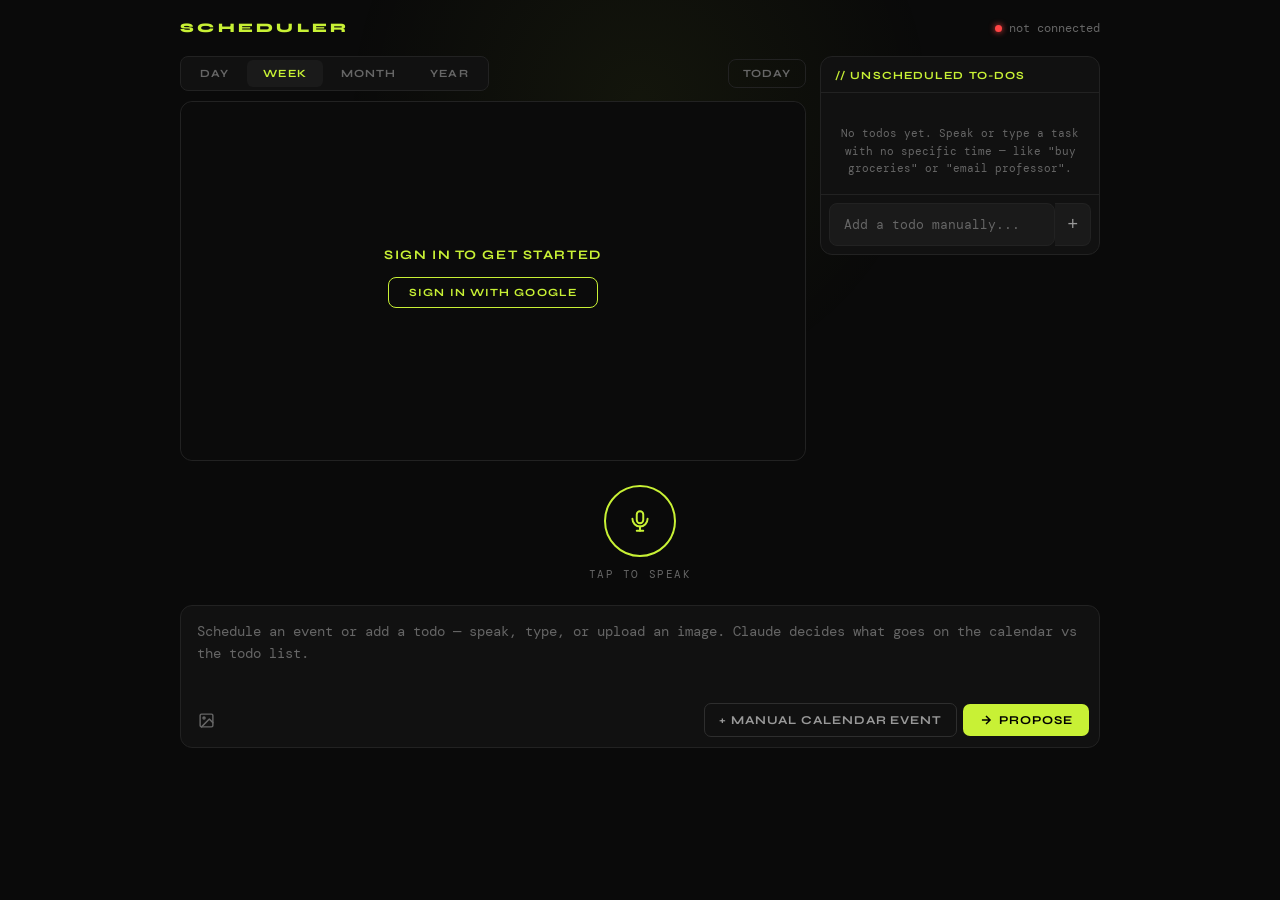
==== index.html @ d3535f80 "added basic todo functionality" ====
<!DOCTYPE html>
<html lang="en">
<head>
  <meta charset="UTF-8" />
  <meta name="viewport" content="width=device-width, initial-scale=1.0" />
  <title>Scheduler</title>
  <link href="https://fonts.googleapis.com/css2?family=Syne:wght@400;600;700;800&family=DM+Mono:wght@300;400;500&display=swap" rel="stylesheet" />
  <link rel="stylesheet" href="style.css" />
  <script>
    (function() {
      // Always show app screen — auth is handled server-side now
      document.documentElement.setAttribute('data-authed', '1');
      const theme = localStorage.getItem('scheduler_theme');
      if (theme) {
        try {
          const t = JSON.parse(theme);
          document.documentElement.style.setProperty('--accent', t.accent);
          document.documentElement.style.setProperty('--accent-dim', t.dim);
        } catch {}
      }
    })();
  </script>
</head>
<body>

<div class="container">

  <!-- ── SETUP SCREEN ── -->
  <div id="setup-screen">
    <header>
      <div class="wordmark">Scheduler</div>
      <h1>Plan your day<br/>with your <span>voice.</span></h1>
      <p class="subtitle">// powered by claude + google calendar</p>
    </header>
    <div class="setup-card">
      <h2>Connect your calendar</h2>
      <p class="step-text" style="margin-bottom:20px;color:var(--soft)">Sign in with Google to connect your calendar. Your events are never stored — everything stays between you and Google.</p>
      <button class="btn btn-primary" onclick="startGoogleSignIn()">Sign in with Google →</button>
    </div>
  </div>

  <!-- ── MAIN APP SCREEN ── -->
  <div id="app-screen">

    <!-- App header -->
    <div class="app-header">
      <div class="wordmark">Scheduler</div>
      <div class="app-header-right">
        <span class="status-inline">
          <span class="status-dot" id="cal-dot"></span>
          <span id="cal-status">connecting...</span>
        </span>
        <button class="icon-btn hidden" id="settings-btn" onclick="openSettings()" title="Settings">
          <svg width="16" height="16" viewBox="0 0 24 24" fill="none" stroke="currentColor" stroke-width="2">
            <circle cx="12" cy="12" r="3"/>
            <path d="M19.4 15a1.65 1.65 0 0 0 .33 1.82l.06.06a2 2 0 0 1-2.83 2.83l-.06-.06a1.65 1.65 0 0 0-1.82-.33 1.65 1.65 0 0 0-1 1.51V21a2 2 0 0 1-4 0v-.09A1.65 1.65 0 0 0 9 19.4a1.65 1.65 0 0 0-1.82.33l-.06.06a2 2 0 0 1-2.83-2.83l.06-.06A1.65 1.65 0 0 0 4.68 15a1.65 1.65 0 0 0-1.51-1H3a2 2 0 0 1 0-4h.09A1.65 1.65 0 0 0 4.6 9a1.65 1.65 0 0 0-.33-1.82l-.06-.06a2 2 0 0 1 2.83-2.83l.06.06A1.65 1.65 0 0 0 9 4.68a1.65 1.65 0 0 0 1-1.51V3a2 2 0 0 1 4 0v.09a1.65 1.65 0 0 0 1 1.51 1.65 1.65 0 0 0 1.82-.33l.06-.06a2 2 0 0 1 2.83 2.83l-.06.06A1.65 1.65 0 0 0 19.4 9a1.65 1.65 0 0 0 1.51 1H21a2 2 0 0 1 0 4h-.09a1.65 1.65 0 0 0-1.51 1z"/>
          </svg>
        </button>
      </div>
    </div>

    <!-- Two-column layout: calendar + todo sidebar -->
    <div class="main-columns">

      <!-- Left: calendar -->
      <div class="cal-column">

        <!-- Calendar pill switcher -->
        <div class="cal-pill-row">
          <div class="cal-pills">
            <button class="cal-pill" id="pill-day"   onclick="switchCalView('day')">Day</button>
            <button class="cal-pill active" id="pill-week" onclick="switchCalView('week')">Week</button>
            <button class="cal-pill" id="pill-month" onclick="switchCalView('month')">Month</button>
            <button class="cal-pill" id="pill-year"  onclick="switchCalView('year')">Year</button>
          </div>
          <button class="today-btn" onclick="goToToday()">Today</button>
        </div>

        <!-- Calendar container with overlay -->
        <div id="cal-container">
          <div id="cal-day-view"   class="cal-view hidden"></div>
          <div id="cal-week-view"  class="cal-view"></div>
          <div id="cal-month-view" class="cal-view hidden"></div>
          <div id="cal-year-view"  class="cal-view hidden">
            <div class="year-loading" id="year-loading">
              <div class="spinner"></div>
              <span>loading year data...</span>
            </div>
            <div id="year-grid" class="hidden"></div>
          </div>

          <!-- Loading overlay — sits on top of the calendar -->
          <div id="cal-loading-overlay" class="cal-loading-overlay hidden">
            <div class="cal-loading-inner">
              <div class="spinner-lg"></div>
              <span id="cal-loading-text">thinking...</span>
            </div>
          </div>
        </div>

      </div><!-- end cal-column -->

      <!-- Right: todo sidebar -->
      <div class="todo-sidebar" id="todo-sidebar">
        <div class="todo-header">
          <span class="todo-title">// unscheduled to-dos</span>
          <button class="todo-schedule-btn" id="todo-schedule-btn" onclick="scheduleTodos()" style="display:none" title="Schedule todos on calendar">
            <svg width="12" height="12" viewBox="0 0 24 24" fill="none" stroke="currentColor" stroke-width="2.5"><rect x="3" y="4" width="18" height="18" rx="2"/><line x1="16" y1="2" x2="16" y2="6"/><line x1="8" y1="2" x2="8" y2="6"/><line x1="3" y1="10" x2="21" y2="10"/></svg>
            Schedule all
          </button>
        </div>
        <ul class="todo-list" id="todo-list"></ul>
        <p class="todo-empty" id="todo-empty">No todos yet. Speak or type a task with no specific time — like "buy groceries" or "email professor".</p>
        <div class="todo-input-row">
          <input type="text" id="todo-manual-input" class="todo-input" placeholder="Add a todo manually..." onkeydown="if(event.key==='Enter')addTodoFromInput()" />
          <button class="todo-add-btn" onclick="addTodoFromInput()">+</button>
        </div>
      </div><!-- end todo-sidebar -->

    </div><!-- end main-columns -->

    <!-- Central mic button -->
    <div class="mic-center-zone">
      <button class="mic-center-btn" id="mic-btn" onclick="toggleRecording()">
        <svg width="26" height="26" viewBox="0 0 24 24" fill="none" stroke="currentColor" stroke-width="1.8" stroke-linecap="round" stroke-linejoin="round">
          <rect x="9" y="3" width="6" height="11" rx="3"/>
          <path d="M5 10a7 7 0 0 0 14 0"/>
          <line x1="12" y1="17" x2="12" y2="21"/>
          <line x1="9"  y1="21" x2="15" y2="21"/>
        </svg>
      </button>
      <span class="mic-center-label" id="mic-label">tap to speak</span>
    </div>

    <!-- Input area -->
    <div class="input-area">
      <div class="image-strip hidden" id="image-strip">
        <div class="image-thumb-wrap">
          <img id="image-thumb" src="" alt="" />
          <button class="image-remove-btn" onclick="clearImage()">×</button>
        </div>
      </div>
      <div class="textarea-wrap">
        <textarea id="main-input" placeholder="Schedule an event or add a todo — speak, type, or upload an image. Claude decides what goes on the calendar vs the todo list." rows="3"></textarea>
        <div class="textarea-actions">
          <div class="textarea-left">
            <button class="action-icon-btn" onclick="document.getElementById('image-file-input').click()" title="Attach image">
              <svg width="17" height="17" viewBox="0 0 24 24" fill="none" stroke="currentColor" stroke-width="2" stroke-linecap="round" stroke-linejoin="round">
                <rect x="3" y="3" width="18" height="18" rx="2"/>
                <circle cx="8.5" cy="8.5" r="1.5"/>
                <polyline points="21 15 16 10 5 21"/>
              </svg>
            </button>
            <input type="file" id="image-file-input" accept="image/*" style="display:none" onchange="handleImageUpload(event)" />
          </div>
          <div class="textarea-right">
            <button class="manual-btn" onclick="handleManualEntry()">+ Manual Calendar Event</button>
            <button class="propose-btn" id="propose-btn" onclick="handlePropose()">
              <svg width="14" height="14" viewBox="0 0 24 24" fill="none" stroke="currentColor" stroke-width="2.5"><path d="M5 12h14M12 5l7 7-7 7"/></svg>
              Propose
            </button>
          </div>
        </div>
      </div>
    </div>

    <!-- Error -->
    <div class="error-box" id="error-box"></div>

    <!-- Proposals -->
    <div id="proposals-section">
      <div class="proposals-header">// proposed changes</div>
      <div id="proposals-list"></div>

      <!-- Revise input (hidden until Revise clicked) -->
      <div id="revise-area" class="revise-area hidden">
        <textarea id="revise-input" placeholder="What would you like to change? e.g. 'move the gym to evening' or 'add a reminder 30 min before'" rows="2"></textarea>
        <button class="btn btn-primary" style="margin-top:8px" onclick="handleRevise()">Re-propose →</button>
      </div>

      <div class="confirm-row">
        <button class="btn btn-confirm"    onclick="confirmEvents()">Confirm All →</button>
        <button class="btn btn-revise"     onclick="toggleRevise()">Revise</button>
        <button class="btn btn-ghost"      onclick="resetUI()">Discard</button>
      </div>
    </div>

  </div><!-- end app-screen -->
</div><!-- end container -->

<!-- Event detail popup -->
<div id="event-popup" class="event-popup hidden">
  <button class="popup-close" onclick="closeEventPopup()">×</button>

  <!-- Read view -->
  <div id="popup-read-view">
    <div class="popup-title" id="popup-title"></div>
    <div class="popup-time"  id="popup-time"></div>
    <div class="popup-desc"  id="popup-desc"></div>
    <div class="popup-loc"   id="popup-loc"></div>
    <div class="popup-actions" id="popup-actions"></div>
  </div>

  <!-- Edit view (hidden until Edit clicked) -->
  <div id="popup-edit-view" class="hidden">
    <div class="popup-edit-label">Title</div>
    <input id="popup-edit-title" type="text" class="popup-edit-input" />
    <div class="popup-edit-label" style="margin-top:8px">Start</div>
    <div class="popup-edit-dt-row">
      <input id="popup-edit-start-date" type="date" class="popup-edit-dt" />
      <input id="popup-edit-start-time" type="time" class="popup-edit-dt" />
    </div>
    <div class="popup-edit-label" style="margin-top:8px">End</div>
    <div class="popup-edit-dt-row">
      <input id="popup-edit-end-date" type="date" class="popup-edit-dt" />
      <input id="popup-edit-end-time" type="time" class="popup-edit-dt" />
    </div>
    <div class="popup-edit-actions">
      <button class="popup-save-btn" onclick="saveEventEdit()">Save</button>
      <button class="popup-cancel-btn" onclick="cancelEventEdit()">Cancel</button>
    </div>
  </div>
</div>
<div id="popup-overlay" class="popup-overlay hidden" onclick="closeEventPopup()"></div>

<!-- Settings modal -->
<div id="settings-modal" class="modal hidden">
  <div class="modal-box">
    <div class="modal-title">Settings</div>
    <p class="modal-desc">Your API credentials are stored locally in this browser only.</p>

    <div class="settings-section">
      <div class="settings-section-label">Accent color</div>
      <div class="color-swatches" id="color-swatches"></div>
    </div>

    <div class="settings-section" id="calendars-section" style="display:none">
      <div class="settings-section-label">Calendars</div>
      <div id="calendar-toggles"></div>
    </div>

    <div class="settings-section">
      <div class="settings-section-label">Memory <span id="memory-char-count" class="memory-char-count"></span></div>
      <textarea id="memory-input" class="memory-textarea" placeholder="Claude will remember preferences here — e.g. 'prefers evening workouts, no meetings before 9am'..." rows="3" oninput="onMemoryInput()" onblur="saveMemory()"></textarea>
    </div>

    <div id="reset-confirm-area" class="hidden">
      <p class="modal-warn">This will sign you out of your Google Account.</p>
      <div class="modal-btns">
        <button class="btn btn-red"   onclick="resetConfig()">Yes, reset everything</button>
        <button class="btn btn-ghost" onclick="closeSettings()">Cancel</button>
      </div>
    </div>
    <div id="reset-initial-area">
      <div class="modal-btns">
        <button class="btn btn-red-outline" onclick="showResetConfirm()">Reset credentials</button>
        <button class="btn btn-ghost"       onclick="closeSettings()">Close</button>
      </div>
    </div>
  </div>
</div>
<div id="modal-backdrop" class="modal-backdrop hidden"></div>
<div class="toast" id="toast"></div>
<script src="js/state.js"></script>
<script src="js/auth.js"></script>
<script src="js/views.js"></script>
<script src="js/proposals.js"></script>
<script src="js/todos.js"></script>
<script src="js/ui.js"></script>
</body>
</html>
---- style.css ----
/* ── TOKENS ── */
:root {
  --bg:         #0a0a0a;
  --surface:    #111111;
  --surface2:   #1a1a1a;
  --surface3:   #222222;
  --border:     #222222;
  --border2:    #2e2e2e;
  --accent:     #c8f135;
  --accent-dim: #8aaa20;
  --text:       #f0f0f0;
  --muted:      #666;
  --soft:       #999;
  --red:        #ff4444;
  --confirm:    #3dd68c;
  --r:          8px;
  --rl:         12px;
}

/* ── FLASH PREVENTION ── */
/* Applied before JS runs via inline <script> in <head> */
[data-authed="1"] #setup-screen { display: none !important; }
[data-authed="1"] #app-screen   { display: flex !important; }

/* ── RESET ── */
*, *::before, *::after { box-sizing: border-box; margin: 0; padding: 0; }

body {
  background: var(--bg);
  color: var(--text);
  font-family: 'DM Mono', monospace;
  min-height: 100vh;
  display: flex;
  flex-direction: column;
  align-items: center;
  padding: 0 0 80px;
  overflow-x: hidden;
}

body::before {
  content: '';
  position: fixed;
  top: -200px; left: 50%;
  transform: translateX(-50%);
  width: 600px; height: 600px;
  background: radial-gradient(circle, rgba(200,241,53,0.05) 0%, transparent 70%);
  pointer-events: none; z-index: 0;
}

.container {
  width: 100%; max-width: 960px;
  position: relative; z-index: 1;
  padding: 0 20px;
}

.hidden { display: none !important; }

/* ── SETUP SCREEN ── */
#setup-screen header {
  padding: 40px 0 32px;
}

.wordmark {
  font-family: 'Syne', sans-serif;
  font-weight: 800; font-size: 13px;
  letter-spacing: 0.25em; text-transform: uppercase;
  color: var(--accent);
}

h1 {
  font-family: 'Syne', sans-serif;
  font-weight: 700;
  font-size: clamp(28px, 6vw, 42px);
  line-height: 1.1; margin-top: 8px;
}
h1 span { color: var(--accent); }

.subtitle { margin-top: 10px; font-size: 12px; color: var(--muted); letter-spacing: 0.05em; }

.setup-card {
  background: var(--surface); border: 1px solid var(--border);
  border-radius: var(--rl); padding: 24px; margin-bottom: 40px;
}
.setup-card h2 {
  font-family: 'Syne', sans-serif; font-size: 14px; font-weight: 700;
  letter-spacing: 0.1em; text-transform: uppercase;
  color: var(--accent); margin-bottom: 16px;
}
.step { display: flex; gap: 14px; margin-bottom: 14px; align-items: flex-start; }
.step-num {
  flex-shrink: 0; width: 24px; height: 24px; border-radius: 50%;
  background: var(--accent); color: #000; font-size: 11px; font-weight: 700;
  display: flex; align-items: center; justify-content: center; margin-top: 1px;
}
.step-text { font-size: 13px; color: var(--soft); line-height: 1.6; }
.step-text code {
  background: var(--surface2); border: 1px solid var(--border);
  padding: 1px 6px; border-radius: 4px; font-size: 12px; color: var(--accent);
}
.step-text a { color: var(--accent); text-decoration: none; border-bottom: 1px solid var(--accent-dim); }

.input-group { display: flex; flex-direction: column; gap: 8px; margin-top: 16px; }
.input-label { font-size: 11px; letter-spacing: 0.1em; text-transform: uppercase; color: var(--muted); }

input[type="text"], input[type="password"], textarea {
  background: var(--surface2); border: 1px solid var(--border);
  border-radius: var(--r); padding: 12px 14px;
  color: var(--text); font-family: 'DM Mono', monospace;
  font-size: 13px; width: 100%; outline: none;
  transition: border-color 0.2s; resize: vertical;
}
input:focus, textarea:focus { border-color: var(--accent); }
input::placeholder, textarea::placeholder { color: var(--muted); }

/* ── BUTTONS ── */
.btn {
  font-family: 'Syne', sans-serif; font-weight: 700;
  font-size: 13px; letter-spacing: 0.1em; text-transform: uppercase;
  border: none; border-radius: var(--r); padding: 13px 24px;
  cursor: pointer; transition: all 0.15s;
  display: inline-flex; align-items: center; justify-content: center; gap: 8px;
}
.btn-primary { background: var(--accent); color: #000; width: 100%; margin-top: 8px; }
.btn-primary:hover { background: #d9ff40; transform: translateY(-1px); }
.btn-primary:active { transform: translateY(0); }
.btn-ghost { background: transparent; border: 1px solid var(--border); color: var(--soft); }
.btn-ghost:hover { border-color: var(--soft); color: var(--text); }
.btn-confirm { background: var(--confirm); color: #000; flex: 1; }
.btn-confirm:hover { background: #4ae89e; }
.btn-red { background: var(--red); color: #fff; }
.btn-red:hover { background: #ff6666; }
.btn-red-outline { background: transparent; border: 1px solid var(--red); color: var(--red); }
.btn-red-outline:hover { background: rgba(255,68,68,0.08); }

/* ── APP HEADER ── */
#app-screen { display: none; flex-direction: column; gap: 16px; padding-top: 20px; }

/* ── TWO-COLUMN LAYOUT ── */
.main-columns {
  display: grid;
  grid-template-columns: 1fr 280px;
  gap: 14px;
  align-items: start;
}
.cal-column { display: flex; flex-direction: column; gap: 10px; min-width: 0; }

/* ── TODO SIDEBAR ── */
.todo-sidebar {
  background: var(--surface); border: 1px solid var(--border);
  border-radius: var(--rl); display: flex; flex-direction: column;
  gap: 0; overflow: hidden; position: sticky; top: 20px;
}
.todo-header {
  display: flex; align-items: center; justify-content: space-between;
  padding: 12px 14px 10px; border-bottom: 1px solid var(--border);
}
.todo-title {
  font-family: 'Syne', sans-serif; font-weight: 700; font-size: 11px;
  letter-spacing: 0.1em; text-transform: uppercase; color: var(--accent);
}
.todo-schedule-btn {
  display: flex; align-items: center; gap: 5px;
  font-family: 'Syne', sans-serif; font-weight: 700; font-size: 10px;
  letter-spacing: 0.08em; text-transform: uppercase;
  background: transparent; border: 1px solid var(--border2);
  border-radius: 5px; padding: 4px 8px; color: var(--soft); cursor: pointer;
  transition: all 0.15s;
}
.todo-schedule-btn:hover { border-color: var(--accent); color: var(--accent); }
.todo-list {
  list-style: none; margin: 0; padding: 8px 0;
  max-height: 420px; overflow-y: auto;
  scrollbar-width: thin; scrollbar-color: var(--surface3) transparent;
}
.todo-list::-webkit-scrollbar { width: 3px; }
.todo-list::-webkit-scrollbar-thumb { background: var(--surface3); border-radius: 2px; }
.todo-item {
  display: flex; align-items: flex-start; gap: 8px;
  padding: 7px 14px; transition: background 0.1s; cursor: default;
}
.todo-item:hover { background: var(--surface2); }
.todo-item.done .todo-text { text-decoration: line-through; color: var(--muted); }
.todo-item.scheduled .todo-text { color: var(--soft); }
.todo-check {
  flex-shrink: 0; width: 16px; height: 16px; border-radius: 4px;
  border: 1.5px solid var(--border2); background: transparent;
  cursor: pointer; display: flex; align-items: center; justify-content: center;
  transition: all 0.15s; margin-top: 1px; color: var(--confirm);
}
.todo-item.done .todo-check { background: var(--confirm); border-color: var(--confirm); }
.todo-check:hover { border-color: var(--confirm); }
.todo-text {
  flex: 1; font-family: 'DM Mono', monospace; font-size: 12px;
  color: var(--text); line-height: 1.45; word-break: break-word;
}
.todo-scheduled-badge {
  display: inline-block; font-size: 9px; background: rgba(61,214,140,0.12);
  color: var(--confirm); border-radius: 3px; padding: 1px 5px;
  margin-left: 6px; vertical-align: middle; letter-spacing: 0.05em;
}
.todo-delete {
  flex-shrink: 0; opacity: 0; background: none; border: none;
  color: var(--muted); cursor: pointer; font-size: 16px; line-height: 1;
  padding: 0 2px; transition: opacity 0.1s, color 0.1s;
}
.todo-item:hover .todo-delete { opacity: 1; }
.todo-delete:hover { color: var(--red); }
.todo-section-label {
  font-family: 'Syne', sans-serif; font-size: 9px; letter-spacing: 0.1em;
  text-transform: uppercase; color: var(--muted); padding: 8px 14px 4px;
}
.todo-empty {
  font-family: 'DM Mono', monospace; font-size: 11px; color: var(--muted);
  padding: 16px 14px; line-height: 1.6; text-align: center;
}
.todo-input-row {
  display: flex; gap: 0; border-top: 1px solid var(--border); padding: 8px;
}
.todo-input {
  flex: 1; background: var(--surface2); border: 1px solid var(--border);
  border-right: none; border-radius: var(--r) 0 0 var(--r);
  color: var(--text); font-family: 'DM Mono', monospace; font-size: 12px;
  padding: 7px 10px; outline: none; transition: border-color 0.15s;
}
.todo-input:focus { border-color: var(--accent); }
.todo-input::placeholder { color: var(--muted); }
.todo-add-btn {
  background: var(--surface2); border: 1px solid var(--border);
  border-left: none; border-radius: 0 var(--r) var(--r) 0;
  color: var(--soft); font-size: 18px; line-height: 1; padding: 0 12px;
  cursor: pointer; transition: all 0.15s;
}
.todo-add-btn:hover { color: var(--accent); border-color: var(--accent); }

.app-header {
  display: flex; align-items: center; justify-content: space-between;
  padding-bottom: 4px; position: relative; z-index: 301;
}
.app-header-right { display: flex; align-items: center; gap: 12px; }

.status-inline { display: flex; align-items: center; font-size: 12px; color: var(--muted); }
.status-dot {
  width: 7px; height: 7px; border-radius: 50%;
  background: var(--confirm); display: inline-block;
  margin-right: 7px; box-shadow: 0 0 6px var(--confirm);
}
.status-dot.red { background: var(--red); box-shadow: 0 0 6px var(--red); }

.icon-btn {
  background: transparent; border: 1px solid var(--border);
  border-radius: var(--r); padding: 7px; cursor: pointer;
  color: var(--muted); display: flex; align-items: center;
  transition: all 0.15s;
}
.icon-btn:hover { border-color: var(--soft); color: var(--text); }

/* ── CAL PILL SWITCHER ── */
.cal-pill-row { display: flex; align-items: center; justify-content: space-between; }
.cal-pills {
  display: flex; gap: 2px;
  background: var(--surface); border: 1px solid var(--border);
  border-radius: var(--r); padding: 3px;
}

.today-btn {
  font-family: 'Syne', sans-serif; font-weight: 700;
  font-size: 11px; letter-spacing: 0.1em; text-transform: uppercase;
  background: transparent; border: 1px solid var(--border);
  border-radius: var(--r); padding: 7px 14px;
  color: var(--muted); cursor: pointer; transition: all 0.15s;
}
.today-btn:hover { border-color: var(--accent); color: var(--accent); }

.tg-day-label.clickable { cursor: pointer; transition: color 0.15s; }
.tg-day-label.clickable:hover { color: var(--accent); }
.tg-day-label.clickable:hover .day-num { color: var(--accent); }
.cal-pill {
  font-family: 'Syne', sans-serif; font-weight: 700;
  font-size: 11px; letter-spacing: 0.1em; text-transform: uppercase;
  background: transparent; border: none; border-radius: 6px;
  padding: 7px 16px; color: var(--muted); cursor: pointer; transition: all 0.15s;
}
.cal-pill:hover { color: var(--soft); }
.cal-pill.active { background: var(--surface2); color: var(--accent); }

/* ── CALENDAR CONTAINER ── */
#cal-container {
  background: var(--surface); border: 1px solid var(--border);
  border-radius: var(--rl); overflow: hidden;
  position: relative; min-height: 360px;
}

/* ── CAL LOADING OVERLAY ── */
.cal-loading-overlay {
  position: absolute; inset: 0; z-index: 20;
  background: rgba(10,10,10,0.72);
  backdrop-filter: blur(3px);
  display: flex; align-items: center; justify-content: center;
  border-radius: var(--rl);
  transition: opacity 0.2s;
  padding: 24px 24px 32px;
}
.cal-loading-inner {
  display: flex; flex-direction: column; align-items: center; gap: 14px;
  color: var(--text);
}
.spinner-lg {
  width: 36px; height: 36px;
  border: 3px solid var(--border);
  border-top-color: var(--accent);
  border-radius: 50%;
  animation: spin 0.8s linear infinite;
}
#cal-loading-text {
  font-family: 'Syne', sans-serif; font-weight: 700;
  font-size: 13px; letter-spacing: 0.12em; text-transform: uppercase;
  color: var(--accent);
}
.overlay-action-btn {
  font-family: 'Syne', sans-serif; font-weight: 700;
  font-size: 11px; letter-spacing: 0.1em; text-transform: uppercase;
  background: transparent; border: 1px solid var(--accent);
  border-radius: var(--r); padding: 8px 20px;
  color: var(--accent); cursor: pointer; transition: all 0.15s;
}
.overlay-action-btn:hover { background: rgba(200,241,53,0.08); }
.overlay-action-btn:disabled { opacity: 0.5; cursor: default; }
.request-access-form {
  display: flex; flex-direction: column; align-items: center;
  width: 100%; max-width: 280px;
}
.request-access-form input,
.request-access-form textarea {
  width: 100%; background: var(--surface2); border: 1px solid var(--border);
  border-radius: var(--r); color: var(--text); font-family: 'DM Mono', monospace;
  font-size: 12px; padding: 8px 12px; outline: none; transition: border-color 0.15s;
}
.request-access-form input:focus,
.request-access-form textarea:focus { border-color: var(--accent); }
.request-access-form input::placeholder,
.request-access-form textarea::placeholder { color: var(--muted); }
.cal-view { width: 100%; }

/* ── DAY / WEEK SHARED ── */
.time-grid { display: flex; flex-direction: column; }

.tg-header {
  display: grid; border-bottom: 1px solid var(--border);
  background: var(--surface2);
}
.tg-corner { border-right: 1px solid var(--border); }
.tg-nav-corner {
  display: flex; align-items: center; justify-content: center;
  gap: 2px; padding: 4px;
}
.tg-nav-btn {
  background: none; border: none; color: var(--muted);
  font-size: 18px; line-height: 1; cursor: pointer;
  padding: 2px 5px; border-radius: 4px; transition: color 0.15s, background 0.15s;
}
.tg-nav-btn:hover { color: var(--accent); background: rgba(255,255,255,0.04); }
.tg-day-label {
  padding: 10px 6px; text-align: center;
  font-size: 10px; letter-spacing: 0.08em; text-transform: uppercase;
  color: var(--muted); border-right: 1px solid var(--border);
}
.tg-day-label:last-child { border-right: none; }
.tg-day-label.today { color: var(--accent); }
.tg-day-label .day-num {
  display: block; font-family: 'Syne', sans-serif; font-weight: 700;
  font-size: 15px; margin-top: 2px; color: var(--soft);
}
.tg-day-label.today .day-num { color: var(--accent); }

.tg-body {
  display: grid; overflow-y: auto; max-height: 520px;
  scrollbar-width: thin;
  scrollbar-color: var(--surface3) transparent;
}
.tg-body::-webkit-scrollbar { width: 4px; }
.tg-body::-webkit-scrollbar-track { background: transparent; }
.tg-body::-webkit-scrollbar-thumb { background: var(--surface3); border-radius: 2px; }
.tg-time-col { border-right: 1px solid var(--border); }
.tg-time-label {
  height: 44px; display: flex; align-items: flex-start;
  justify-content: flex-end; padding: 3px 8px 0 0;
  font-size: 9px; color: var(--muted); letter-spacing: 0.04em; flex-shrink: 0;
}
.tg-day-col {
  position: relative; border-right: 1px solid var(--border); min-height: 616px;
}
.tg-day-col:last-child { border-right: none; }
.tg-day-col::before {
  content: ''; position: absolute; inset: 0;
  background-image: repeating-linear-gradient(
    to bottom, transparent, transparent 43px, var(--border) 43px, var(--border) 44px
  );
  pointer-events: none;
}
.tg-event {
  position: absolute; left: 2px; right: 2px;
  background: rgba(200,241,53,0.12); border-left: 2px solid var(--accent);
  border-radius: 4px; padding: 3px 5px; font-size: 10px; color: var(--accent);
  overflow: hidden; cursor: pointer; z-index: 1; line-height: 1.3;
  transition: background 0.2s, opacity 0.2s;
}
.tg-event:hover { background: rgba(200,241,53,0.22); }
/* Proposed: pending */
.tg-event.proposed-pending {
  background: rgba(200,241,53,0.18);
  border-left: 3px solid var(--accent);
  border-top: 1px dashed var(--accent);
  border-bottom: 1px dashed var(--accent);
  border-right: 1px dashed var(--accent);
  color: var(--accent);
  box-shadow: 0 0 10px rgba(200,241,53,0.15);
}
/* Proposed: accepted */
.tg-event.proposed-accepted {
  background: rgba(61,214,140,0.2);
  border-left: 3px solid var(--confirm);
  border-top: 1px solid var(--confirm);
  border-bottom: 1px solid var(--confirm);
  border-right: 1px solid var(--confirm);
  color: var(--confirm);
  box-shadow: 0 0 10px rgba(61,214,140,0.2);
}

/* Proposed block layout */
.tg-event.proposed {
  display: flex; flex-direction: column; justify-content: space-between;
  overflow: visible; /* let buttons sit at bottom even if block is tiny */
}
/* Action buttons on calendar block — sit below title */
.prop-block-actions {
  display: flex; gap: 2px; margin-top: 2px; flex-shrink: 0;
}
.prop-block-btn {
  font-size: 11px; font-weight: 700; border: none; border-radius: 3px;
  padding: 2px 6px; cursor: pointer; line-height: 1; transition: all 0.1s;
}
.prop-block-btn.accept { background: rgba(61,214,140,0.25); color: var(--confirm); }
.prop-block-btn.accept:hover { background: var(--confirm); color: #000; }
.prop-block-btn.reject { background: rgba(255,68,68,0.2); color: var(--red); }
.prop-block-btn.reject:hover { background: var(--red); color: #fff; }
.tg-event-title { font-family: 'Syne', sans-serif; font-weight: 600; font-size: 10px; white-space: nowrap; overflow: hidden; text-overflow: ellipsis; }
/* Drag ghost */
.drag-ghost {
  position: absolute; left: 2px; right: 2px; border-radius: 4px; pointer-events: none;
  z-index: 10; opacity: 0.55; border: 2px dashed var(--accent); background: rgba(200,241,53,0.2);
}
.now-line { position: absolute; left: 0; right: 0; height: 1px; background: var(--red); z-index: 2; }
.now-line::before {
  content: ''; position: absolute; left: -3px; top: -3px;
  width: 7px; height: 7px; border-radius: 50%; background: var(--red);
}

/* ── MONTH VIEW ── */
.month-grid { width: 100%; }
.month-header-row {
  display: grid; grid-template-columns: repeat(7, 1fr);
  border-bottom: 1px solid var(--border);
}
.month-day-name {
  padding: 8px 4px; text-align: center;
  font-size: 10px; letter-spacing: 0.08em; text-transform: uppercase; color: var(--muted);
  border-right: 1px solid var(--border);
}
.month-day-name:last-child { border-right: none; }
.month-body { display: grid; grid-template-columns: repeat(7, 1fr); }
.month-cell {
  min-height: 72px; padding: 6px; border-right: 1px solid var(--border);
  border-bottom: 1px solid var(--border); cursor: pointer;
  transition: background 0.15s; position: relative;
  min-width: 0; overflow: hidden;
}
.month-cell:nth-child(7n) { border-right: none; }
.month-cell:hover { background: rgba(200,241,53,0.03); }
.month-cell.other-month .month-cell-num { color: var(--muted); }
.month-cell.today { background: rgba(200,241,53,0.05); }
.month-cell.today .month-cell-num { color: var(--accent); font-weight: 700; }
.month-cell-num { font-size: 11px; color: var(--soft); margin-bottom: 4px; font-family: 'Syne', sans-serif; }
.month-pill {
  display: block; font-size: 9px; padding: 2px 5px; border-radius: 3px;
  background: rgba(200,241,53,0.12); color: var(--accent);
  margin-bottom: 2px; white-space: nowrap; overflow: hidden; text-overflow: ellipsis;
  cursor: pointer;
}
.month-pill.proposed { background: rgba(61,214,140,0.12); color: var(--confirm); }
.month-overflow { font-size: 9px; color: var(--muted); margin-top: 2px; }

/* ── YEAR VIEW ── */
.year-loading {
  display: flex; align-items: center; gap: 12px;
  padding: 40px; justify-content: center; color: var(--muted); font-size: 13px;
}
.year-grid-wrap { padding: 16px; }
.year-nav-header, .month-nav-header {
  display: flex; align-items: center; justify-content: space-between;
  margin-bottom: 12px;
}
.year-nav-title {
  font-family: 'Syne', sans-serif; font-weight: 700; font-size: 15px; color: var(--soft);
}
.month-nav-header {
  padding: 10px 16px 8px; border-bottom: 1px solid var(--border); margin-bottom: 0;
}
.month-nav-title {
  font-family: 'Syne', sans-serif; font-weight: 700; font-size: 13px; color: var(--soft);
}
.year-months { display: grid; grid-template-columns: repeat(4, 1fr); gap: 16px; }
.year-month { cursor: pointer; }
.year-month-name {
  font-family: 'Syne', sans-serif; font-size: 11px; font-weight: 700;
  letter-spacing: 0.1em; text-transform: uppercase; color: var(--soft);
  margin-bottom: 8px;
}
.year-month-grid { display: grid; grid-template-columns: repeat(7, 1fr); gap: 2px; }
.year-day {
  width: 100%; aspect-ratio: 1; border-radius: 2px;
  background: var(--surface2); transition: background 0.15s;
}
.year-day.has-events-1 { background: rgba(200,241,53,0.2); }
.year-day.has-events-2 { background: rgba(200,241,53,0.4); }
.year-day.has-events-3 { background: rgba(200,241,53,0.65); }
.year-day.has-events-4 { background: rgba(200,241,53,0.85); }
.year-day.today { outline: 1px solid var(--accent); }
.year-day.other-month { background: transparent; }

/* ── INPUT AREA ── */
.input-area {
  background: var(--surface); border: 1px solid var(--border);
  border-radius: var(--rl); overflow: hidden;
}

.image-strip {
  padding: 10px 12px 0;
  display: flex; gap: 8px;
}
.image-thumb-wrap { position: relative; width: 56px; height: 56px; }
.image-thumb-wrap img { width: 100%; height: 100%; object-fit: cover; border-radius: 6px; border: 1px solid var(--border); }
.image-remove-btn {
  position: absolute; top: -5px; right: -5px;
  width: 18px; height: 18px; border-radius: 50%;
  background: var(--surface3); border: 1px solid var(--border);
  color: var(--soft); font-size: 12px; cursor: pointer;
  display: flex; align-items: center; justify-content: center; line-height: 1;
}
.image-remove-btn:hover { color: var(--red); border-color: var(--red); }

.textarea-wrap { display: flex; flex-direction: column; }
#main-input {
  background: transparent; border: none; border-radius: 0;
  padding: 14px 16px 8px; font-size: 14px; min-height: 80px;
  line-height: 1.6; resize: none;
}
#main-input:focus { border-color: transparent; }

.textarea-actions {
  display: flex; align-items: center; justify-content: space-between;
  padding: 8px 10px 10px;
}
.textarea-left  { display: flex; gap: 4px; }
.textarea-right { display: flex; gap: 6px; align-items: center; }

.action-icon-btn {
  background: transparent; border: none; border-radius: 6px;
  padding: 7px; cursor: pointer; color: var(--muted);
  display: flex; align-items: center; transition: all 0.15s;
}
.action-icon-btn:hover { background: var(--surface2); color: var(--soft); }

/* ── CENTRAL MIC ZONE ── */
.mic-center-zone {
  display: flex; flex-direction: column; align-items: center; gap: 10px;
  padding: 8px 0;
}

.mic-center-btn {
  width: 72px; height: 72px; border-radius: 50%;
  border: 2px solid var(--accent);
  background: transparent;
  cursor: pointer; display: flex; align-items: center; justify-content: center;
  transition: all 0.2s; color: var(--accent);
  position: relative;
}
.mic-center-btn:hover {
  background: rgba(200,241,53,0.07);
  transform: scale(1.05);
}
.mic-center-btn.recording {
  border-color: var(--red); color: var(--red);
  background: rgba(255,68,68,0.07);
  animation: mic-pulse 1.4s ease-in-out infinite;
}
@keyframes mic-pulse {
  0%, 100% { box-shadow: 0 0 0 0 rgba(255,68,68,0.3); }
  50%       { box-shadow: 0 0 0 16px rgba(255,68,68,0); }
}

.mic-center-label {
  font-size: 11px; letter-spacing: 0.14em; text-transform: uppercase;
  color: var(--muted);
}

.propose-btn {
  font-family: 'Syne', sans-serif; font-weight: 700;
  font-size: 12px; letter-spacing: 0.08em; text-transform: uppercase;
  background: var(--accent); color: #000;
  border: none; border-radius: 7px; padding: 9px 16px;
  cursor: pointer; transition: all 0.15s;
  display: flex; align-items: center; gap: 6px;
}
.propose-btn:hover { background: #d9ff40; transform: translateY(-1px); }
.propose-btn:active { transform: translateY(0); }
.manual-btn {
  font-family: 'Syne', sans-serif; font-weight: 700;
  font-size: 12px; letter-spacing: 0.08em; text-transform: uppercase;
  background: transparent; color: var(--soft);
  border: 1px solid var(--border2); border-radius: 7px; padding: 9px 14px;
  cursor: pointer; transition: all 0.15s;
}
.manual-btn:hover { border-color: var(--accent); color: var(--accent); }

/* ── ERROR / LOADING ── */
.error-box {
  background: rgba(255,68,68,0.06); border: 1px solid rgba(255,68,68,0.3);
  border-radius: var(--r); padding: 14px 16px; font-size: 13px; color: #ff8888;
  display: none; line-height: 1.6;
}
.error-box.visible { display: block; }

.spinner {
  width: 18px; height: 18px; border: 2px solid var(--border);
  border-top-color: var(--accent); border-radius: 50%;
  animation: spin 0.7s linear infinite;
}
@keyframes spin { to { transform: rotate(360deg); } }

/* ── PROPOSALS ── */
#proposals-section         { display: none; }
#proposals-section.visible { display: block; }
.proposals-header {
  font-family: 'Syne', sans-serif; font-size: 11px; font-weight: 700;
  letter-spacing: 0.2em; text-transform: uppercase; color: var(--accent); margin-bottom: 14px;
}
.event-card {
  background: var(--surface); border: 1px solid var(--border);
  border-radius: 10px; padding: 14px 16px; margin-bottom: 10px;
  display: flex; align-items: flex-start; gap: 12px; transition: all 0.2s;
}
.event-card.pending  { border-color: var(--accent); background: rgba(200,241,53,0.03); }
.event-card.accepted { border-color: var(--confirm); background: rgba(61,214,140,0.04); opacity: 1; }
.event-card.rejected { border-color: var(--border);  background: transparent; opacity: 0.35; }

/* ✓ / ✗ action buttons on proposal cards */
.event-card-actions {
  display: flex; flex-direction: column; gap: 4px; flex-shrink: 0; padding-top: 2px;
}
.card-action-btn {
  width: 34px; height: 34px; border-radius: 6px; border: 1px solid var(--border);
  background: transparent; cursor: pointer; font-size: 17px; font-weight: 700;
  display: flex; align-items: center; justify-content: center; transition: all 0.15s;
  color: var(--muted);
}
.card-action-btn.accept:hover,
.card-action-btn.accept.active { background: var(--confirm); border-color: var(--confirm); color: #000; }
.card-action-btn.reject:hover,
.card-action-btn.reject.active { background: var(--red); border-color: var(--red); color: #fff; }
.event-info { flex: 1; min-width: 0; }
.event-title-input {
  font-family: 'Syne', sans-serif; font-weight: 600; font-size: 14px;
  background: transparent; border: none; border-bottom: 1px solid transparent;
  color: var(--text); padding: 0 0 2px; width: 100%; outline: none;
  transition: border-color 0.15s; margin-bottom: 8px;
}
.event-title-input:focus { border-bottom-color: var(--accent); }
.event-time-row { display: flex; align-items: center; gap: 6px; flex-wrap: wrap; }
.event-time-label { font-size: 11px; color: var(--muted); letter-spacing: 0.06em; text-transform: uppercase; flex-shrink: 0; }
.event-datetime-input {
  font-family: 'DM Mono', monospace; font-size: 12px;
  background: var(--surface2); border: 1px solid var(--border);
  border-radius: 4px; color: var(--accent); padding: 3px 7px;
  outline: none; transition: border-color 0.15s; color-scheme: dark;
}
.event-datetime-input:focus { border-color: var(--accent); }
.event-sep { font-size: 11px; color: var(--muted); }
.event-desc { font-size: 12px; color: var(--muted); margin-top: 8px; line-height: 1.5; }
.confirm-row { display: flex; gap: 10px; margin-top: 20px; }

/* ── EVENT POPUP ── */
.event-popup {
  position: fixed; z-index: 200; min-width: 240px; max-width: 300px;
  background: var(--surface2); border: 1px solid var(--border2);
  border-radius: var(--rl); padding: 16px 18px;
  box-shadow: 0 8px 32px rgba(0,0,0,0.5);
  word-break: break-word;
  opacity: 0; transform: scale(0.95) translateY(4px);
  transition: opacity 0.18s ease, transform 0.18s ease;
  pointer-events: none;
}
.event-popup.visible {
  opacity: 0.55; transform: scale(1) translateY(0);
  pointer-events: all;
}
.event-popup.visible.solidified {
  opacity: 1;
}
.popup-close {
  position: absolute; top: 10px; right: 12px;
  background: none; border: none; color: var(--muted);
  font-size: 18px; cursor: pointer; line-height: 1;
}
.popup-close:hover { color: var(--text); }
.popup-title { font-family: 'Syne', sans-serif; font-weight: 700; font-size: 14px; margin-bottom: 6px; padding-right: 20px; }
.popup-time { font-size: 12px; color: var(--accent); margin-bottom: 6px; letter-spacing: 0.02em; }
.popup-desc { font-size: 12px; color: var(--soft); line-height: 1.5; margin-bottom: 4px; }
.popup-loc  { font-size: 12px; color: var(--muted); }

.popup-actions { display: flex; gap: 8px; margin-top: 12px; align-items: center; flex-wrap: wrap; }
.popup-edit-btn {
  font-family: 'Syne', sans-serif; font-weight: 700; font-size: 11px;
  letter-spacing: 0.08em; text-transform: uppercase;
  background: transparent; border: 1px solid var(--border2);
  border-radius: 5px; padding: 5px 10px; cursor: pointer; color: var(--soft);
  transition: all 0.15s;
}
.popup-edit-btn:hover { border-color: var(--accent); color: var(--accent); }
.popup-delete-btn {
  font-family: 'Syne', sans-serif; font-weight: 700; font-size: 11px;
  letter-spacing: 0.08em; text-transform: uppercase;
  background: transparent; border: 1px solid rgba(255,68,68,0.4);
  border-radius: 5px; padding: 5px 10px; cursor: pointer; color: var(--red);
  transition: all 0.15s;
}
.popup-delete-btn:hover { background: rgba(255,68,68,0.1); border-color: var(--red); }
.popup-delete-confirm-text { font-size: 11px; color: var(--soft); flex: 1; }

/* Popup edit form */
.popup-edit-label {
  font-size: 10px; letter-spacing: 0.1em; text-transform: uppercase;
  color: var(--muted); margin-bottom: 4px;
}
.popup-edit-input {
  font-family: 'DM Mono', monospace; font-size: 13px;
  background: var(--surface3); border: 1px solid var(--border);
  border-radius: 4px; color: var(--text); padding: 6px 8px;
  outline: none; width: 100%; transition: border-color 0.15s;
}
.popup-edit-input:focus { border-color: var(--accent); }
.popup-edit-dt-row { display: flex; gap: 6px; }
.popup-edit-dt {
  font-family: 'DM Mono', monospace; font-size: 11px;
  background: var(--surface3); border: 1px solid var(--border);
  border-radius: 4px; color: var(--accent); padding: 5px 6px;
  outline: none; flex: 1; transition: border-color 0.15s; color-scheme: dark;
}
.popup-edit-dt:focus { border-color: var(--accent); }
.popup-edit-actions { display: flex; gap: 8px; margin-top: 12px; }
.popup-save-btn {
  font-family: 'Syne', sans-serif; font-weight: 700; font-size: 11px;
  letter-spacing: 0.08em; text-transform: uppercase;
  background: var(--accent); color: #000;
  border: none; border-radius: 5px; padding: 6px 14px; cursor: pointer;
  transition: all 0.15s; flex: 1;
}
.popup-save-btn:hover { background: #d9ff40; }
.popup-cancel-btn {
  font-family: 'Syne', sans-serif; font-weight: 700; font-size: 11px;
  letter-spacing: 0.08em; text-transform: uppercase;
  background: transparent; border: 1px solid var(--border);
  border-radius: 5px; padding: 6px 14px; cursor: pointer; color: var(--soft);
  transition: all 0.15s;
}
.popup-cancel-btn:hover { border-color: var(--soft); color: var(--text); }

.popup-overlay { position: fixed; inset: 0; z-index: 199; }

/* ── COLOR SWATCHES ── */
.settings-section { margin-bottom: 20px; }
.settings-section-label {
  font-size: 10px; letter-spacing: 0.12em; text-transform: uppercase;
  color: var(--muted); margin-bottom: 10px;
}
.color-swatches { display: flex; gap: 8px; flex-wrap: wrap; }
.color-swatch {
  width: 28px; height: 28px; border-radius: 50%;
  border: 2px solid transparent; cursor: pointer;
  transition: transform 0.15s, border-color 0.15s;
  outline: none;
}
.color-swatch:hover { transform: scale(1.15); }
.color-swatch.active { border-color: var(--text); transform: scale(1.1); }

/* ── CALENDAR TOGGLES ── */
.cal-toggle-row {
  display: flex; align-items: center; gap: 9px;
  padding: 7px 0; cursor: pointer;
  border-bottom: 1px solid var(--border);
}
.cal-toggle-row:last-child { border-bottom: none; }
.cal-toggle-dot {
  width: 10px; height: 10px; border-radius: 50%; flex-shrink: 0;
}
.cal-toggle-name {
  flex: 1; font-size: 13px; color: var(--soft);
}
.cal-primary-badge {
  font-size: 9px; letter-spacing: 0.08em; text-transform: uppercase;
  color: var(--muted); margin-left: 5px;
}
/* ── MEMORY TEXTAREA ── */
.memory-textarea {
  font-family: 'DM Mono', monospace; font-size: 12px;
  background: var(--surface3); border: 1px solid var(--border);
  border-radius: var(--r); color: var(--soft); padding: 10px 12px;
  width: 100%; resize: vertical; outline: none;
  transition: border-color 0.15s; line-height: 1.6; min-height: 70px;
}
.memory-textarea:focus { border-color: var(--accent); color: var(--text); }
.memory-char-count { font-size: 9px; color: var(--muted); letter-spacing: 0.04em; font-family: 'DM Mono', monospace; }

.cal-toggle-row { cursor: pointer; }
.cal-toggle-pill {
  width: 32px; height: 18px; border-radius: 9px;
  background: var(--surface3); border: 1px solid var(--border2);
  flex-shrink: 0; position: relative; transition: background 0.2s, border-color 0.2s;
}
.cal-toggle-pill.on { background: var(--accent); border-color: var(--accent); }
.cal-toggle-thumb {
  position: absolute; top: 2px; left: 2px;
  width: 12px; height: 12px; border-radius: 50%;
  background: var(--muted); transition: transform 0.2s, background 0.2s;
}
.cal-toggle-pill.on .cal-toggle-thumb { transform: translateX(14px); background: #000; }

/* ── SETTINGS MODAL ── */
.modal-backdrop {
  position: fixed; inset: 0; z-index: 299;
  background: transparent;
}
.modal-backdrop.hidden { display: none; }

.modal { position: fixed; inset: 0; z-index: 300; display: flex; align-items: center; justify-content: center; pointer-events: none; }
.modal-box {
  background: var(--surface2); border: 1px solid var(--border2);
  border-radius: var(--rl); padding: 28px; width: 90%; max-width: 360px;
  position: relative; z-index: 301; pointer-events: all;
}
.modal-title { font-family: 'Syne', sans-serif; font-weight: 700; font-size: 16px; margin-bottom: 10px; }
.modal-desc { font-size: 13px; color: var(--soft); margin-bottom: 20px; line-height: 1.6; }
.modal-warn { font-size: 13px; color: #ffaa44; margin-bottom: 16px; line-height: 1.6; }
.modal-btns { display: flex; gap: 10px; flex-wrap: wrap; }
.modal-btns .btn { flex: 1; }

/* ── TOAST ── */
.toast {
  position: fixed; bottom: 30px; left: 50%;
  transform: translateX(-50%) translateY(20px);
  background: var(--surface2); border: 1px solid var(--border);
  border-radius: var(--r); padding: 12px 20px; font-size: 13px;
  opacity: 0; transition: all 0.3s; pointer-events: none; white-space: nowrap; z-index: 400;
}
.toast.show    { opacity: 1; transform: translateX(-50%) translateY(0); }
.toast.success { border-color: var(--confirm); color: var(--confirm); }
.toast.error   { border-color: var(--red); color: var(--red); }

@media (max-width: 600px) {
  .container { padding: 0 10px; }
  .main-columns { grid-template-columns: 1fr; }
  .todo-sidebar { position: static; }

  /* Hide week pill — week view is unusable at this width */
  #pill-week { display: none; }

  /* Tighter header */
  #app-screen { gap: 10px; padding-top: 14px; }
  .app-header { padding-bottom: 2px; }
  .wordmark { font-size: 11px; }
  #cal-status { display: none; }

  /* Pill switcher */
  .cal-pill { padding: 6px 10px; font-size: 10px; }
  .today-btn { padding: 6px 10px; font-size: 10px; }

  /* Calendar container — reduce height so input area is visible without scrolling */
  .tg-body { max-height: 340px; }

  /* Day-view header: no need to click column to switch view */
  .tg-day-label { padding: 8px 4px; }
  .tg-day-label .day-num { font-size: 13px; }

  /* Nav corner buttons slightly larger touch targets */
  .tg-nav-btn { padding: 4px 8px; font-size: 20px; }

  /* Month view cells — reduce min-height, smaller date number */
  .month-cell { min-height: 52px; padding: 4px; }
  .month-cell-num { font-size: 10px; }
  .month-pill { font-size: 8px; padding: 1px 3px; }

  /* Year view */
  .year-months { grid-template-columns: repeat(2, 1fr); }
  .year-grid-wrap { padding: 10px; }

  /* Mic button — slightly smaller */
  .mic-center-btn { width: 60px; height: 60px; }
  .mic-center-zone { padding: 4px 0; gap: 6px; }

  /* Proposal date/time inputs — stack onto two lines */
  .event-dt-group { flex-wrap: wrap; gap: 4px; }
  .event-date-input { width: 120px; }
  .event-time-input { width: 90px; }

  /* Confirm row — stack buttons vertically */
  .confirm-row { flex-direction: column; gap: 8px; }
  .confirm-row .btn { width: 100%; }

  /* Event popup — full-width at bottom on mobile */
  .event-popup {
    position: fixed; left: 10px !important; right: 10px !important;
    bottom: 20px !important; top: auto !important;
    max-width: none; width: auto;
  }

  /* Settings modal — full width */
  .modal-box { width: 95%; padding: 20px 16px; }

  /* Toast — wider */
  .toast { white-space: normal; text-align: center; max-width: 90vw; }
}

/* ── REVISE AREA ── */
.revise-area {
  background: var(--surface2); border: 1px solid var(--border2);
  border-radius: var(--r); padding: 14px; margin-bottom: 12px;
}
.revise-area textarea {
  font-size: 13px; min-height: 60px;
}

.btn-revise {
  background: transparent; border: 1px solid var(--accent-dim);
  color: var(--accent); font-family: 'Syne', sans-serif; font-weight: 700;
  font-size: 13px; letter-spacing: 0.1em; text-transform: uppercase;
  border-radius: var(--r); padding: 13px 20px; cursor: pointer; transition: all 0.15s;
  display: inline-flex; align-items: center; justify-content: center;
}
.btn-revise:hover { background: rgba(200,241,53,0.07); border-color: var(--accent); }

/* ── SPLIT DATE / TIME FIELDS ── */
.event-dt-group {
  display: flex; align-items: center; gap: 6px; flex-wrap: wrap; margin-top: 8px;
}
.event-dt-label {
  font-size: 10px; letter-spacing: 0.1em; text-transform: uppercase;
  color: var(--muted); flex-shrink: 0; min-width: 28px;
}
.event-date-input,
.event-time-input {
  font-family: 'DM Mono', monospace; font-size: 12px;
  background: var(--surface2); border: 1px solid var(--border);
  border-radius: 4px; color: var(--accent); padding: 4px 8px;
  outline: none; transition: border-color 0.15s; color-scheme: dark;
}
.event-date-input { width: 130px; }
.event-time-input { width: 100px; }
.event-date-input:focus,
.event-time-input:focus { border-color: var(--accent); }
.event-dt-sep { font-size: 11px; color: var(--muted); }

/* ── EXTRA FIELDS COLLAPSIBLE ── */
.extra-fields-toggle {
  display: flex; align-items: center; gap: 6px;
  margin-top: 10px; cursor: pointer;
  font-size: 11px; letter-spacing: 0.08em; text-transform: uppercase;
  color: var(--muted); background: none; border: none; padding: 0;
  transition: color 0.15s;
}
.extra-fields-toggle:hover { color: var(--soft); }
.extra-fields-toggle svg { transition: transform 0.2s; }
.extra-fields-toggle.open svg { transform: rotate(180deg); }

.extra-fields {
  display: none; flex-direction: column; gap: 10px;
  margin-top: 10px; padding-top: 10px;
  border-top: 1px solid var(--border);
}
.extra-fields.open { display: flex; }

.extra-field-row { display: flex; flex-direction: column; gap: 4px; }
.extra-field-label {
  font-size: 10px; letter-spacing: 0.1em; text-transform: uppercase; color: var(--muted);
}
.extra-field-input {
  font-family: 'DM Mono', monospace; font-size: 12px;
  background: var(--surface2); border: 1px solid var(--border);
  border-radius: 4px; color: var(--text); padding: 6px 8px;
  outline: none; transition: border-color 0.15s; width: 100%;
}
.extra-field-input:focus { border-color: var(--accent); }
/* Hide browser spinner on number inputs */
.extra-field-input[type="number"] { -moz-appearance: textfield; appearance: textfield; }
.extra-field-input[type="number"]::-webkit-inner-spin-button,
.extra-field-input[type="number"]::-webkit-outer-spin-button { -webkit-appearance: none; margin: 0; }
.extra-field-select {
  font-family: 'DM Mono', monospace; font-size: 12px;
  background: var(--surface2); border: 1px solid var(--border);
  border-radius: 4px; color: var(--text); padding: 6px 8px;
  outline: none; width: 100%; color-scheme: dark; cursor: pointer;
  appearance: none; -webkit-appearance: none;
  background-image: url("data:image/svg+xml,%3Csvg xmlns='http://www.w3.org/2000/svg' width='10' height='6' viewBox='0 0 10 6'%3E%3Cpath d='M1 1l4 4 4-4' stroke='%23666' stroke-width='1.5' fill='none' stroke-linecap='round'/%3E%3C/svg%3E");
  background-repeat: no-repeat; background-position: right 10px center;
  padding-right: 28px;
}
.extra-field-select:focus { border-color: var(--accent); }
.reminder-row {
  display: flex; align-items: center; gap: 8px;
}
.reminder-row .extra-field-input { width: 70px; }
.reminder-row .extra-field-select { flex: 1; }
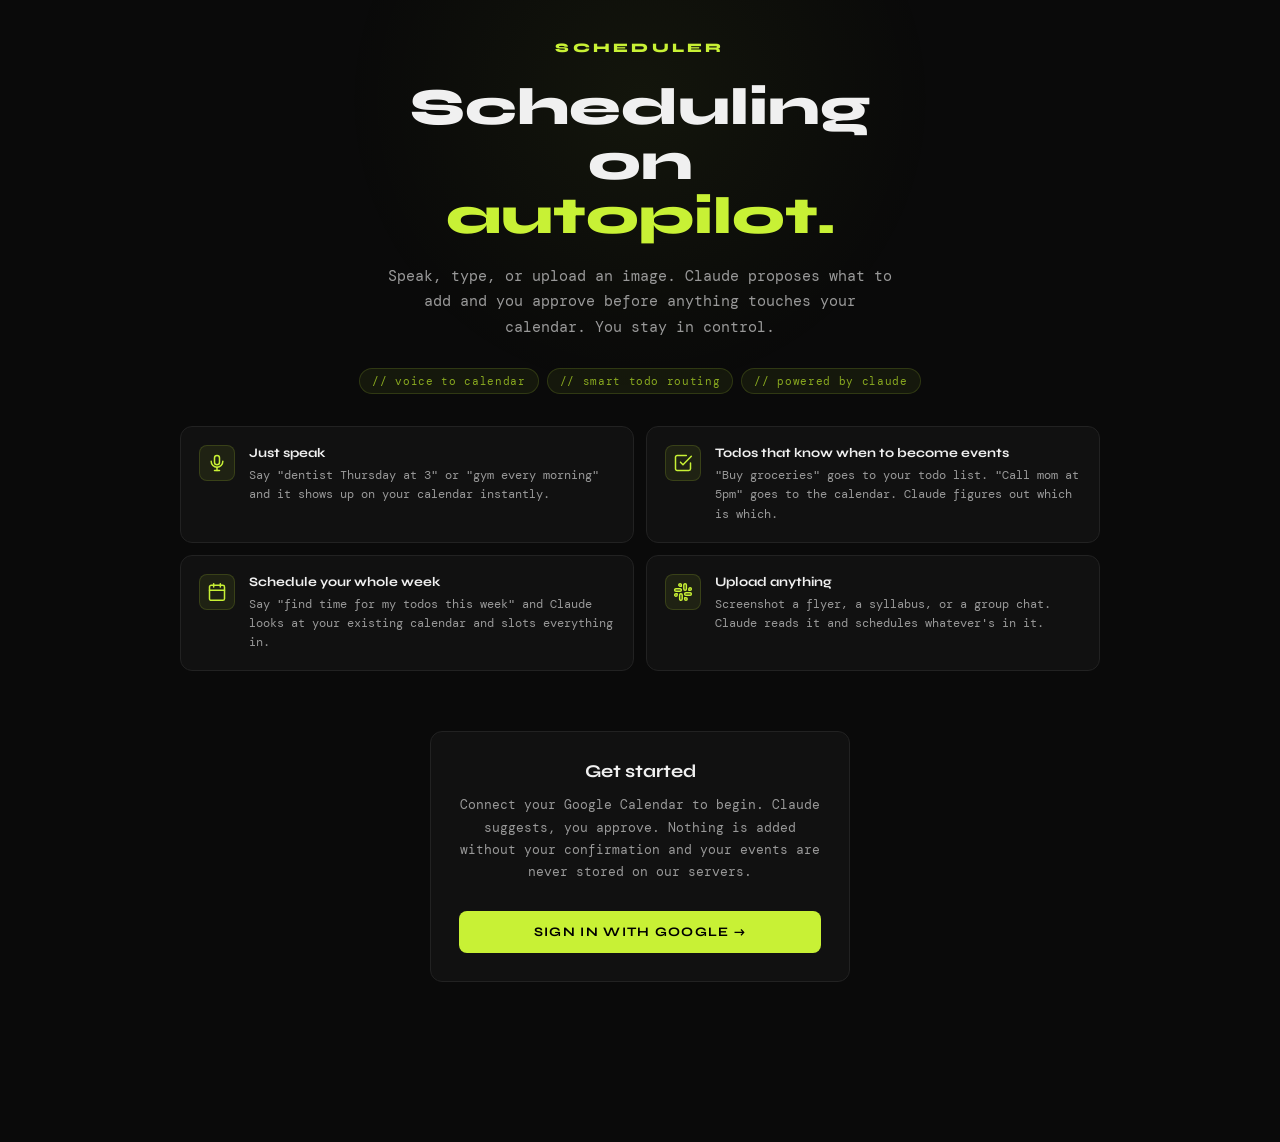
==== commit b41cab35: "added landing page" ====
--- a/index.html
+++ b/index.html
@@ -8,8 +8,10 @@
   <link rel="stylesheet" href="style.css" />
   <script>
     (function() {
-      // Always show app screen — auth is handled server-side now
-      document.documentElement.setAttribute('data-authed', '1');
+      // Show app screen immediately if we have a cached token or session hint
+      const hasSession = localStorage.getItem('scheduler_has_session');
+      const token = localStorage.getItem('scheduler_token');
+      if (hasSession || token) document.documentElement.setAttribute('data-authed', '1');
       const theme = localStorage.getItem('scheduler_theme');
       if (theme) {
         try {
@@ -25,18 +27,92 @@
 
 <div class="container">
 
-  <!-- ── SETUP SCREEN ── -->
+  <!-- ── SETUP SCREEN / LANDING ── -->
   <div id="setup-screen">
-    <header>
+
+    <!-- Hero -->
+    <header class="landing-hero">
       <div class="wordmark">Scheduler</div>
-      <h1>Plan your day<br/>with your <span>voice.</span></h1>
-      <p class="subtitle">// powered by claude + google calendar</p>
+      <h1>Scheduling on<br/><span>autopilot.</span></h1>
+      <p class="landing-sub">Speak, type, or upload an image. Claude proposes what to add and you approve before anything touches your calendar. You stay in control.</p>
+      <div class="landing-badges">
+        <span class="landing-badge">// voice to calendar</span>
+        <span class="landing-badge">// smart todo routing</span>
+        <span class="landing-badge">// powered by claude</span>
+      </div>
     </header>
-    <div class="setup-card">
-      <h2>Connect your calendar</h2>
-      <p class="step-text" style="margin-bottom:20px;color:var(--soft)">Sign in with Google to connect your calendar. Your events are never stored — everything stays between you and Google.</p>
-      <button class="btn btn-primary" onclick="startGoogleSignIn()">Sign in with Google →</button>
-    </div>
+
+    <!-- Feature grid -->
+    <div class="landing-features">
+      <div class="landing-feature">
+        <div class="landing-feature-icon">
+          <svg width="20" height="20" viewBox="0 0 24 24" fill="none" stroke="currentColor" stroke-width="1.8" stroke-linecap="round" stroke-linejoin="round">
+            <rect x="9" y="3" width="6" height="11" rx="3"/>
+            <path d="M5 10a7 7 0 0 0 14 0"/>
+            <line x1="12" y1="17" x2="12" y2="21"/>
+            <line x1="9" y1="21" x2="15" y2="21"/>
+          </svg>
+        </div>
+        <div>
+          <div class="landing-feature-title">Just speak</div>
+          <div class="landing-feature-desc">Say "dentist Thursday at 3" or "gym every morning" and it shows up on your calendar instantly.</div>
+        </div>
+      </div>
+      <div class="landing-feature">
+        <div class="landing-feature-icon">
+          <svg width="20" height="20" viewBox="0 0 24 24" fill="none" stroke="currentColor" stroke-width="1.8" stroke-linecap="round" stroke-linejoin="round">
+            <polyline points="9 11 12 14 22 4"/>
+            <path d="M21 12v7a2 2 0 0 1-2 2H5a2 2 0 0 1-2-2V5a2 2 0 0 1 2-2h11"/>
+          </svg>
+        </div>
+        <div>
+          <div class="landing-feature-title">Todos that know when to become events</div>
+          <div class="landing-feature-desc">"Buy groceries" goes to your todo list. "Call mom at 5pm" goes to the calendar. Claude figures out which is which.</div>
+        </div>
+      </div>
+      <div class="landing-feature">
+        <div class="landing-feature-icon">
+          <svg width="20" height="20" viewBox="0 0 24 24" fill="none" stroke="currentColor" stroke-width="1.8" stroke-linecap="round" stroke-linejoin="round">
+            <rect x="3" y="4" width="18" height="18" rx="2"/>
+            <line x1="16" y1="2" x2="16" y2="6"/>
+            <line x1="8" y1="2" x2="8" y2="6"/>
+            <line x1="3" y1="10" x2="21" y2="10"/>
+          </svg>
+        </div>
+        <div>
+          <div class="landing-feature-title">Schedule your whole week</div>
+          <div class="landing-feature-desc">Say "find time for my todos this week" and Claude looks at your existing calendar and slots everything in.</div>
+        </div>
+      </div>
+      <div class="landing-feature">
+        <div class="landing-feature-icon">
+          <svg width="20" height="20" viewBox="0 0 24 24" fill="none" stroke="currentColor" stroke-width="1.8" stroke-linecap="round" stroke-linejoin="round">
+            <path d="M14.5 10c-.83 0-1.5-.67-1.5-1.5v-5c0-.83.67-1.5 1.5-1.5s1.5.67 1.5 1.5v5c0 .83-.67 1.5-1.5 1.5z"/>
+            <path d="M20.5 10H19V8.5c0-.83.67-1.5 1.5-1.5s1.5.67 1.5 1.5-.67 1.5-1.5 1.5z"/>
+            <path d="M9.5 14c.83 0 1.5.67 1.5 1.5v5c0 .83-.67 1.5-1.5 1.5S8 21.33 8 20.5v-5c0-.83.67-1.5 1.5-1.5z"/>
+            <path d="M3.5 14H5v1.5c0 .83-.67 1.5-1.5 1.5S2 16.33 2 15.5 2.67 14 3.5 14z"/>
+            <path d="M14 14.5c0-.83.67-1.5 1.5-1.5h5c.83 0 1.5.67 1.5 1.5s-.67 1.5-1.5 1.5h-5c-.83 0-1.5-.67-1.5-1.5z"/>
+            <path d="M15.5 19H14v1.5c0 .83.67 1.5 1.5 1.5s1.5-.67 1.5-1.5-.67-1.5-1.5-1.5z"/>
+            <path d="M10 9.5C10 8.67 9.33 8 8.5 8h-5C2.67 8 2 8.67 2 9.5S2.67 11 3.5 11h5c.83 0 1.5-.67 1.5-1.5z"/>
+            <path d="M8.5 5H10V3.5C10 2.67 9.33 2 8.5 2S7 2.67 7 3.5 7.67 5 8.5 5z"/>
+          </svg>
+        </div>
+        <div>
+          <div class="landing-feature-title">Upload anything</div>
+          <div class="landing-feature-desc">Screenshot a flyer, a syllabus, or a group chat. Claude reads it and schedules whatever's in it.</div>
+        </div>
+      </div>
+    </div>
+
+    <!-- Sign in -->
+    <div class="landing-signin" id="landing-signin">
+      <div class="landing-signin-card">
+        <div class="landing-signin-title">Get started</div>
+        <p class="step-text" style="color:var(--soft);margin-bottom:20px;line-height:1.7">Connect your Google Calendar to begin. Claude suggests, you approve. Nothing is added without your confirmation and your events are never stored on our servers.</p>
+        <button class="btn btn-primary" onclick="startGoogleSignIn()">Sign in with Google →</button>
+      </div>
+    </div>
+
   </div>
 
   <!-- ── MAIN APP SCREEN ── -->
--- a/style.css
+++ b/style.css
@@ -55,7 +55,67 @@
 
 .hidden { display: none !important; }
 
-/* ── SETUP SCREEN ── */
+/* ── LANDING PAGE ── */
+.landing-hero {
+  padding: 80px 0 60px;
+  text-align: center;
+}
+.landing-hero .wordmark { justify-content: center; display: flex; margin-bottom: 24px; }
+.landing-hero h1 {
+  font-size: clamp(32px, 5.5vw, 52px);
+  font-family: 'Syne', sans-serif; font-weight: 800;
+  line-height: 1.05; margin-bottom: 20px;
+  max-width: 480px; margin-left: auto; margin-right: auto;
+}
+.landing-sub {
+  font-size: 15px; color: var(--soft); line-height: 1.7;
+  max-width: 520px; margin: 0 auto 28px;
+}
+.landing-badges {
+  display: flex; flex-wrap: wrap; gap: 8px; justify-content: center;
+}
+.landing-badge {
+  font-family: 'DM Mono', monospace; font-size: 11px;
+  color: var(--accent-dim); letter-spacing: 0.06em;
+  background: rgba(200,241,53,0.06); border: 1px solid rgba(200,241,53,0.15);
+  border-radius: 20px; padding: 5px 12px;
+}
+.landing-features {
+  display: grid; grid-template-columns: 1fr 1fr; gap: 12px;
+  margin-bottom: 60px;
+}
+.landing-feature {
+  display: flex; gap: 14px; align-items: flex-start;
+  background: var(--surface); border: 1px solid var(--border);
+  border-radius: var(--rl); padding: 18px;
+  transition: border-color 0.2s;
+}
+.landing-feature:hover { border-color: var(--border2); }
+.landing-feature-icon {
+  flex-shrink: 0; width: 36px; height: 36px; border-radius: 8px;
+  background: rgba(200,241,53,0.08); border: 1px solid rgba(200,241,53,0.15);
+  display: flex; align-items: center; justify-content: center;
+  color: var(--accent);
+}
+.landing-feature-title {
+  font-family: 'Syne', sans-serif; font-weight: 700; font-size: 13px;
+  color: var(--text); margin-bottom: 5px;
+}
+.landing-feature-desc {
+  font-size: 12px; color: var(--soft); line-height: 1.6;
+}
+.landing-signin { margin-bottom: 80px; }
+.landing-signin-card {
+  background: var(--surface); border: 1px solid var(--border);
+  border-radius: var(--rl); padding: 28px; max-width: 420px; margin: 0 auto;
+  text-align: center;
+}
+.landing-signin-title {
+  font-family: 'Syne', sans-serif; font-weight: 700; font-size: 18px;
+  margin-bottom: 12px; color: var(--text);
+}
+
+/* ── SETUP SCREEN (legacy header rule kept for wordmark positioning) ── */
 #setup-screen header {
   padding: 40px 0 32px;
 }
@@ -869,6 +929,8 @@
   .container { padding: 0 10px; }
   .main-columns { grid-template-columns: 1fr; }
   .todo-sidebar { position: static; }
+  .landing-features { grid-template-columns: 1fr; }
+  .landing-hero { padding: 50px 0 36px; }
 
   /* Hide week pill — week view is unusable at this width */
   #pill-week { display: none; }
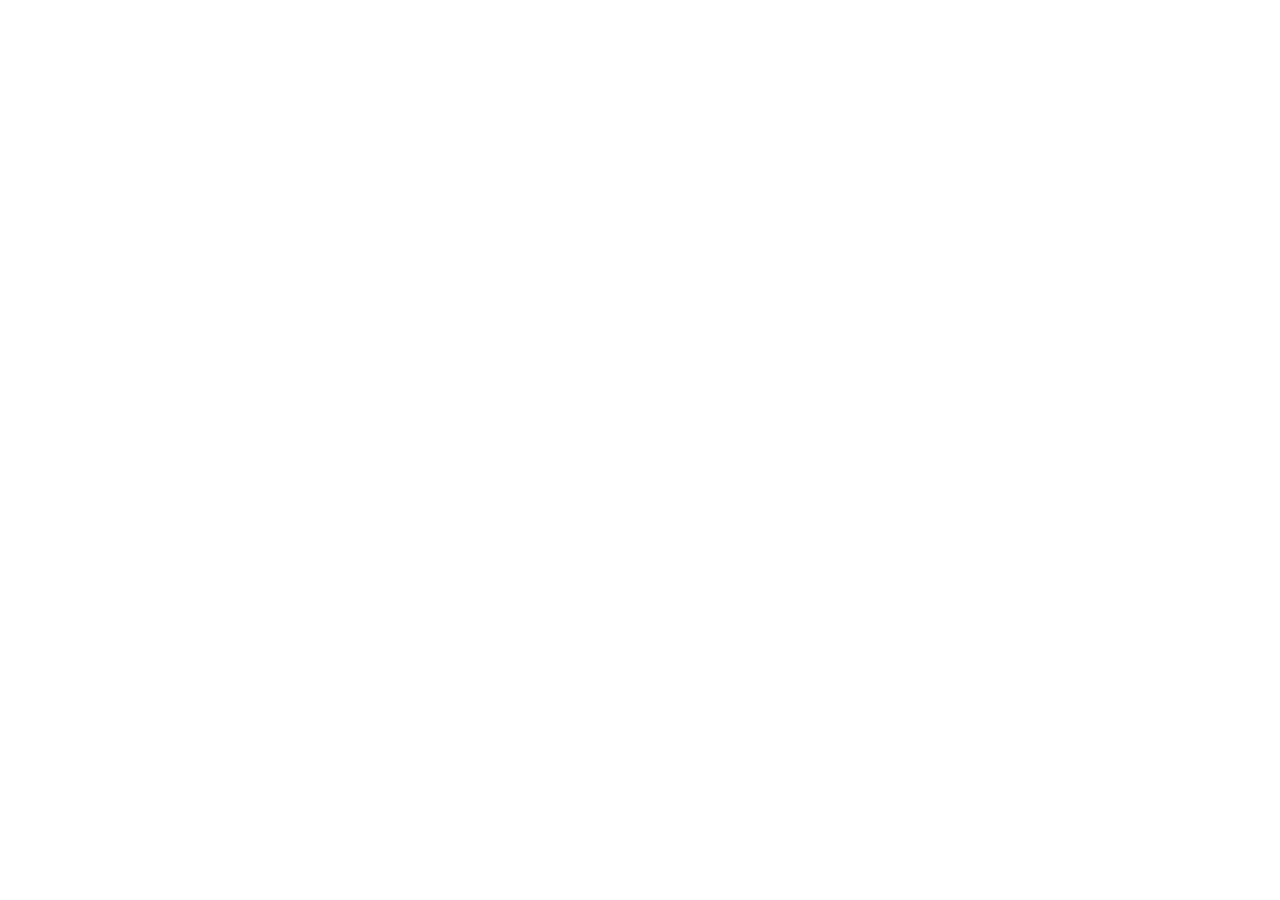
==== commit b18ba335: "gh-pages: redirect to Vercel deployment" ====
--- a/index.html
+++ b/index.html
@@ -2,346 +2,12 @@
 <html lang="en">
 <head>
   <meta charset="UTF-8" />
-  <meta name="viewport" content="width=device-width, initial-scale=1.0" />
+  <meta http-equiv="refresh" content="0; url=https://swaraag-scheduler.vercel.app/" />
+  <link rel="canonical" href="https://swaraag-scheduler.vercel.app/" />
   <title>Scheduler</title>
-  <link href="https://fonts.googleapis.com/css2?family=Syne:wght@400;600;700;800&family=DM+Mono:wght@300;400;500&display=swap" rel="stylesheet" />
-  <link rel="stylesheet" href="style.css" />
-  <script>
-    (function() {
-      // Show app screen immediately if we have a cached token or session hint
-      const hasSession = localStorage.getItem('scheduler_has_session');
-      const token = localStorage.getItem('scheduler_token');
-      if (hasSession || token) document.documentElement.setAttribute('data-authed', '1');
-      const theme = localStorage.getItem('scheduler_theme');
-      if (theme) {
-        try {
-          const t = JSON.parse(theme);
-          document.documentElement.style.setProperty('--accent', t.accent);
-          document.documentElement.style.setProperty('--accent-dim', t.dim);
-        } catch {}
-      }
-    })();
-  </script>
 </head>
 <body>
-
-<div class="container">
-
-  <!-- ── SETUP SCREEN / LANDING ── -->
-  <div id="setup-screen">
-
-    <!-- Hero -->
-    <header class="landing-hero">
-      <div class="wordmark">Scheduler</div>
-      <h1>Scheduling on<br/><span>autopilot.</span></h1>
-      <p class="landing-sub">Speak, type, or upload an image. Claude proposes what to add and you approve before anything touches your calendar. You stay in control.</p>
-      <div class="landing-badges">
-        <span class="landing-badge">// voice to calendar</span>
-        <span class="landing-badge">// smart todo routing</span>
-        <span class="landing-badge">// powered by claude</span>
-      </div>
-    </header>
-
-    <!-- Feature grid -->
-    <div class="landing-features">
-      <div class="landing-feature">
-        <div class="landing-feature-icon">
-          <svg width="20" height="20" viewBox="0 0 24 24" fill="none" stroke="currentColor" stroke-width="1.8" stroke-linecap="round" stroke-linejoin="round">
-            <rect x="9" y="3" width="6" height="11" rx="3"/>
-            <path d="M5 10a7 7 0 0 0 14 0"/>
-            <line x1="12" y1="17" x2="12" y2="21"/>
-            <line x1="9" y1="21" x2="15" y2="21"/>
-          </svg>
-        </div>
-        <div>
-          <div class="landing-feature-title">Just speak</div>
-          <div class="landing-feature-desc">Say "dentist Thursday at 3" or "gym every morning" and it shows up on your calendar instantly.</div>
-        </div>
-      </div>
-      <div class="landing-feature">
-        <div class="landing-feature-icon">
-          <svg width="20" height="20" viewBox="0 0 24 24" fill="none" stroke="currentColor" stroke-width="1.8" stroke-linecap="round" stroke-linejoin="round">
-            <polyline points="9 11 12 14 22 4"/>
-            <path d="M21 12v7a2 2 0 0 1-2 2H5a2 2 0 0 1-2-2V5a2 2 0 0 1 2-2h11"/>
-          </svg>
-        </div>
-        <div>
-          <div class="landing-feature-title">Todos that know when to become events</div>
-          <div class="landing-feature-desc">"Buy groceries" goes to your todo list. "Call mom at 5pm" goes to the calendar. Claude figures out which is which.</div>
-        </div>
-      </div>
-      <div class="landing-feature">
-        <div class="landing-feature-icon">
-          <svg width="20" height="20" viewBox="0 0 24 24" fill="none" stroke="currentColor" stroke-width="1.8" stroke-linecap="round" stroke-linejoin="round">
-            <rect x="3" y="4" width="18" height="18" rx="2"/>
-            <line x1="16" y1="2" x2="16" y2="6"/>
-            <line x1="8" y1="2" x2="8" y2="6"/>
-            <line x1="3" y1="10" x2="21" y2="10"/>
-          </svg>
-        </div>
-        <div>
-          <div class="landing-feature-title">Schedule your whole week</div>
-          <div class="landing-feature-desc">Say "find time for my todos this week" and Claude looks at your existing calendar and slots everything in.</div>
-        </div>
-      </div>
-      <div class="landing-feature">
-        <div class="landing-feature-icon">
-          <svg width="20" height="20" viewBox="0 0 24 24" fill="none" stroke="currentColor" stroke-width="1.8" stroke-linecap="round" stroke-linejoin="round">
-            <path d="M14.5 10c-.83 0-1.5-.67-1.5-1.5v-5c0-.83.67-1.5 1.5-1.5s1.5.67 1.5 1.5v5c0 .83-.67 1.5-1.5 1.5z"/>
-            <path d="M20.5 10H19V8.5c0-.83.67-1.5 1.5-1.5s1.5.67 1.5 1.5-.67 1.5-1.5 1.5z"/>
-            <path d="M9.5 14c.83 0 1.5.67 1.5 1.5v5c0 .83-.67 1.5-1.5 1.5S8 21.33 8 20.5v-5c0-.83.67-1.5 1.5-1.5z"/>
-            <path d="M3.5 14H5v1.5c0 .83-.67 1.5-1.5 1.5S2 16.33 2 15.5 2.67 14 3.5 14z"/>
-            <path d="M14 14.5c0-.83.67-1.5 1.5-1.5h5c.83 0 1.5.67 1.5 1.5s-.67 1.5-1.5 1.5h-5c-.83 0-1.5-.67-1.5-1.5z"/>
-            <path d="M15.5 19H14v1.5c0 .83.67 1.5 1.5 1.5s1.5-.67 1.5-1.5-.67-1.5-1.5-1.5z"/>
-            <path d="M10 9.5C10 8.67 9.33 8 8.5 8h-5C2.67 8 2 8.67 2 9.5S2.67 11 3.5 11h5c.83 0 1.5-.67 1.5-1.5z"/>
-            <path d="M8.5 5H10V3.5C10 2.67 9.33 2 8.5 2S7 2.67 7 3.5 7.67 5 8.5 5z"/>
-          </svg>
-        </div>
-        <div>
-          <div class="landing-feature-title">Upload anything</div>
-          <div class="landing-feature-desc">Screenshot a flyer, a syllabus, or a group chat. Claude reads it and schedules whatever's in it.</div>
-        </div>
-      </div>
-    </div>
-
-    <!-- Sign in -->
-    <div class="landing-signin" id="landing-signin">
-      <div class="landing-signin-card">
-        <div class="landing-signin-title">Get started</div>
-        <p class="step-text" style="color:var(--soft);margin-bottom:20px;line-height:1.7">Connect your Google Calendar to begin. Claude suggests, you approve. Nothing is added without your confirmation and your events are never stored on our servers.</p>
-        <button class="btn btn-primary" onclick="startGoogleSignIn()">Sign in with Google →</button>
-      </div>
-    </div>
-
-  </div>
-
-  <!-- ── MAIN APP SCREEN ── -->
-  <div id="app-screen">
-
-    <!-- App header -->
-    <div class="app-header">
-      <div class="wordmark">Scheduler</div>
-      <div class="app-header-right">
-        <span class="status-inline">
-          <span class="status-dot" id="cal-dot"></span>
-          <span id="cal-status">connecting...</span>
-        </span>
-        <button class="icon-btn hidden" id="settings-btn" onclick="openSettings()" title="Settings">
-          <svg width="16" height="16" viewBox="0 0 24 24" fill="none" stroke="currentColor" stroke-width="2">
-            <circle cx="12" cy="12" r="3"/>
-            <path d="M19.4 15a1.65 1.65 0 0 0 .33 1.82l.06.06a2 2 0 0 1-2.83 2.83l-.06-.06a1.65 1.65 0 0 0-1.82-.33 1.65 1.65 0 0 0-1 1.51V21a2 2 0 0 1-4 0v-.09A1.65 1.65 0 0 0 9 19.4a1.65 1.65 0 0 0-1.82.33l-.06.06a2 2 0 0 1-2.83-2.83l.06-.06A1.65 1.65 0 0 0 4.68 15a1.65 1.65 0 0 0-1.51-1H3a2 2 0 0 1 0-4h.09A1.65 1.65 0 0 0 4.6 9a1.65 1.65 0 0 0-.33-1.82l-.06-.06a2 2 0 0 1 2.83-2.83l.06.06A1.65 1.65 0 0 0 9 4.68a1.65 1.65 0 0 0 1-1.51V3a2 2 0 0 1 4 0v.09a1.65 1.65 0 0 0 1 1.51 1.65 1.65 0 0 0 1.82-.33l.06-.06a2 2 0 0 1 2.83 2.83l-.06.06A1.65 1.65 0 0 0 19.4 9a1.65 1.65 0 0 0 1.51 1H21a2 2 0 0 1 0 4h-.09a1.65 1.65 0 0 0-1.51 1z"/>
-          </svg>
-        </button>
-      </div>
-    </div>
-
-    <!-- Two-column layout: calendar + todo sidebar -->
-    <div class="main-columns">
-
-      <!-- Left: calendar -->
-      <div class="cal-column">
-
-        <!-- Calendar pill switcher -->
-        <div class="cal-pill-row">
-          <div class="cal-pills">
-            <button class="cal-pill" id="pill-day"   onclick="switchCalView('day')">Day</button>
-            <button class="cal-pill active" id="pill-week" onclick="switchCalView('week')">Week</button>
-            <button class="cal-pill" id="pill-month" onclick="switchCalView('month')">Month</button>
-            <button class="cal-pill" id="pill-year"  onclick="switchCalView('year')">Year</button>
-          </div>
-          <button class="today-btn" onclick="goToToday()">Today</button>
-        </div>
-
-        <!-- Calendar container with overlay -->
-        <div id="cal-container">
-          <div id="cal-day-view"   class="cal-view hidden"></div>
-          <div id="cal-week-view"  class="cal-view"></div>
-          <div id="cal-month-view" class="cal-view hidden"></div>
-          <div id="cal-year-view"  class="cal-view hidden">
-            <div class="year-loading" id="year-loading">
-              <div class="spinner"></div>
-              <span>loading year data...</span>
-            </div>
-            <div id="year-grid" class="hidden"></div>
-          </div>
-
-          <!-- Loading overlay — sits on top of the calendar -->
-          <div id="cal-loading-overlay" class="cal-loading-overlay hidden">
-            <div class="cal-loading-inner">
-              <div class="spinner-lg"></div>
-              <span id="cal-loading-text">thinking...</span>
-            </div>
-          </div>
-        </div>
-
-      </div><!-- end cal-column -->
-
-      <!-- Right: todo sidebar -->
-      <div class="todo-sidebar" id="todo-sidebar">
-        <div class="todo-header">
-          <span class="todo-title">// unscheduled to-dos</span>
-          <button class="todo-schedule-btn" id="todo-schedule-btn" onclick="scheduleTodos()" style="display:none" title="Schedule todos on calendar">
-            <svg width="12" height="12" viewBox="0 0 24 24" fill="none" stroke="currentColor" stroke-width="2.5"><rect x="3" y="4" width="18" height="18" rx="2"/><line x1="16" y1="2" x2="16" y2="6"/><line x1="8" y1="2" x2="8" y2="6"/><line x1="3" y1="10" x2="21" y2="10"/></svg>
-            Schedule all
-          </button>
-        </div>
-        <ul class="todo-list" id="todo-list"></ul>
-        <p class="todo-empty" id="todo-empty">No todos yet. Speak or type a task with no specific time — like "buy groceries" or "email professor".</p>
-        <div class="todo-input-row">
-          <input type="text" id="todo-manual-input" class="todo-input" placeholder="Add a todo manually..." onkeydown="if(event.key==='Enter')addTodoFromInput()" />
-          <button class="todo-add-btn" onclick="addTodoFromInput()">+</button>
-        </div>
-      </div><!-- end todo-sidebar -->
-
-    </div><!-- end main-columns -->
-
-    <!-- Central mic button -->
-    <div class="mic-center-zone">
-      <button class="mic-center-btn" id="mic-btn" onclick="toggleRecording()">
-        <svg width="26" height="26" viewBox="0 0 24 24" fill="none" stroke="currentColor" stroke-width="1.8" stroke-linecap="round" stroke-linejoin="round">
-          <rect x="9" y="3" width="6" height="11" rx="3"/>
-          <path d="M5 10a7 7 0 0 0 14 0"/>
-          <line x1="12" y1="17" x2="12" y2="21"/>
-          <line x1="9"  y1="21" x2="15" y2="21"/>
-        </svg>
-      </button>
-      <span class="mic-center-label" id="mic-label">tap to speak</span>
-    </div>
-
-    <!-- Input area -->
-    <div class="input-area">
-      <div class="image-strip hidden" id="image-strip">
-        <div class="image-thumb-wrap">
-          <img id="image-thumb" src="" alt="" />
-          <button class="image-remove-btn" onclick="clearImage()">×</button>
-        </div>
-      </div>
-      <div class="textarea-wrap">
-        <textarea id="main-input" placeholder="Schedule an event or add a todo — speak, type, or upload an image. Claude decides what goes on the calendar vs the todo list." rows="3"></textarea>
-        <div class="textarea-actions">
-          <div class="textarea-left">
-            <button class="action-icon-btn" onclick="document.getElementById('image-file-input').click()" title="Attach image">
-              <svg width="17" height="17" viewBox="0 0 24 24" fill="none" stroke="currentColor" stroke-width="2" stroke-linecap="round" stroke-linejoin="round">
-                <rect x="3" y="3" width="18" height="18" rx="2"/>
-                <circle cx="8.5" cy="8.5" r="1.5"/>
-                <polyline points="21 15 16 10 5 21"/>
-              </svg>
-            </button>
-            <input type="file" id="image-file-input" accept="image/*" style="display:none" onchange="handleImageUpload(event)" />
-          </div>
-          <div class="textarea-right">
-            <button class="manual-btn" onclick="handleManualEntry()">+ Manual Calendar Event</button>
-            <button class="propose-btn" id="propose-btn" onclick="handlePropose()">
-              <svg width="14" height="14" viewBox="0 0 24 24" fill="none" stroke="currentColor" stroke-width="2.5"><path d="M5 12h14M12 5l7 7-7 7"/></svg>
-              Propose
-            </button>
-          </div>
-        </div>
-      </div>
-    </div>
-
-    <!-- Error -->
-    <div class="error-box" id="error-box"></div>
-
-    <!-- Proposals -->
-    <div id="proposals-section">
-      <div class="proposals-header">// proposed changes</div>
-      <div id="proposals-list"></div>
-
-      <!-- Revise input (hidden until Revise clicked) -->
-      <div id="revise-area" class="revise-area hidden">
-        <textarea id="revise-input" placeholder="What would you like to change? e.g. 'move the gym to evening' or 'add a reminder 30 min before'" rows="2"></textarea>
-        <button class="btn btn-primary" style="margin-top:8px" onclick="handleRevise()">Re-propose →</button>
-      </div>
-
-      <div class="confirm-row">
-        <button class="btn btn-confirm"    onclick="confirmEvents()">Confirm All →</button>
-        <button class="btn btn-revise"     onclick="toggleRevise()">Revise</button>
-        <button class="btn btn-ghost"      onclick="resetUI()">Discard</button>
-      </div>
-    </div>
-
-  </div><!-- end app-screen -->
-</div><!-- end container -->
-
-<!-- Event detail popup -->
-<div id="event-popup" class="event-popup hidden">
-  <button class="popup-close" onclick="closeEventPopup()">×</button>
-
-  <!-- Read view -->
-  <div id="popup-read-view">
-    <div class="popup-title" id="popup-title"></div>
-    <div class="popup-time"  id="popup-time"></div>
-    <div class="popup-desc"  id="popup-desc"></div>
-    <div class="popup-loc"   id="popup-loc"></div>
-    <div class="popup-actions" id="popup-actions"></div>
-  </div>
-
-  <!-- Edit view (hidden until Edit clicked) -->
-  <div id="popup-edit-view" class="hidden">
-    <div class="popup-edit-label">Title</div>
-    <input id="popup-edit-title" type="text" class="popup-edit-input" />
-    <div class="popup-edit-label" style="margin-top:8px">Start</div>
-    <div class="popup-edit-dt-row">
-      <input id="popup-edit-start-date" type="date" class="popup-edit-dt" />
-      <input id="popup-edit-start-time" type="time" class="popup-edit-dt" />
-    </div>
-    <div class="popup-edit-label" style="margin-top:8px">End</div>
-    <div class="popup-edit-dt-row">
-      <input id="popup-edit-end-date" type="date" class="popup-edit-dt" />
-      <input id="popup-edit-end-time" type="time" class="popup-edit-dt" />
-    </div>
-    <div class="popup-edit-actions">
-      <button class="popup-save-btn" onclick="saveEventEdit()">Save</button>
-      <button class="popup-cancel-btn" onclick="cancelEventEdit()">Cancel</button>
-    </div>
-  </div>
-</div>
-<div id="popup-overlay" class="popup-overlay hidden" onclick="closeEventPopup()"></div>
-
-<!-- Settings modal -->
-<div id="settings-modal" class="modal hidden">
-  <div class="modal-box">
-    <div class="modal-title">Settings</div>
-    <p class="modal-desc">Your API credentials are stored locally in this browser only.</p>
-
-    <div class="settings-section">
-      <div class="settings-section-label">Accent color</div>
-      <div class="color-swatches" id="color-swatches"></div>
-    </div>
-
-    <div class="settings-section" id="calendars-section" style="display:none">
-      <div class="settings-section-label">Calendars</div>
-      <div id="calendar-toggles"></div>
-    </div>
-
-    <div class="settings-section">
-      <div class="settings-section-label">Memory <span id="memory-char-count" class="memory-char-count"></span></div>
-      <textarea id="memory-input" class="memory-textarea" placeholder="Claude will remember preferences here — e.g. 'prefers evening workouts, no meetings before 9am'..." rows="3" oninput="onMemoryInput()" onblur="saveMemory()"></textarea>
-    </div>
-
-    <div id="reset-confirm-area" class="hidden">
-      <p class="modal-warn">This will sign you out of your Google Account.</p>
-      <div class="modal-btns">
-        <button class="btn btn-red"   onclick="resetConfig()">Yes, reset everything</button>
-        <button class="btn btn-ghost" onclick="closeSettings()">Cancel</button>
-      </div>
-    </div>
-    <div id="reset-initial-area">
-      <div class="modal-btns">
-        <button class="btn btn-red-outline" onclick="showResetConfirm()">Reset credentials</button>
-        <button class="btn btn-ghost"       onclick="closeSettings()">Close</button>
-      </div>
-    </div>
-  </div>
-</div>
-<div id="modal-backdrop" class="modal-backdrop hidden"></div>
-<div class="toast" id="toast"></div>
-<script src="js/state.js"></script>
-<script src="js/auth.js"></script>
-<script src="js/views.js"></script>
-<script src="js/proposals.js"></script>
-<script src="js/todos.js"></script>
-<script src="js/ui.js"></script>
+  <script>location.replace("https://swaraag-scheduler.vercel.app/")</script>
+  <p>Redirecting to <a href="https://swaraag-scheduler.vercel.app/">swaraag-scheduler.vercel.app</a>...</p>
 </body>
 </html>
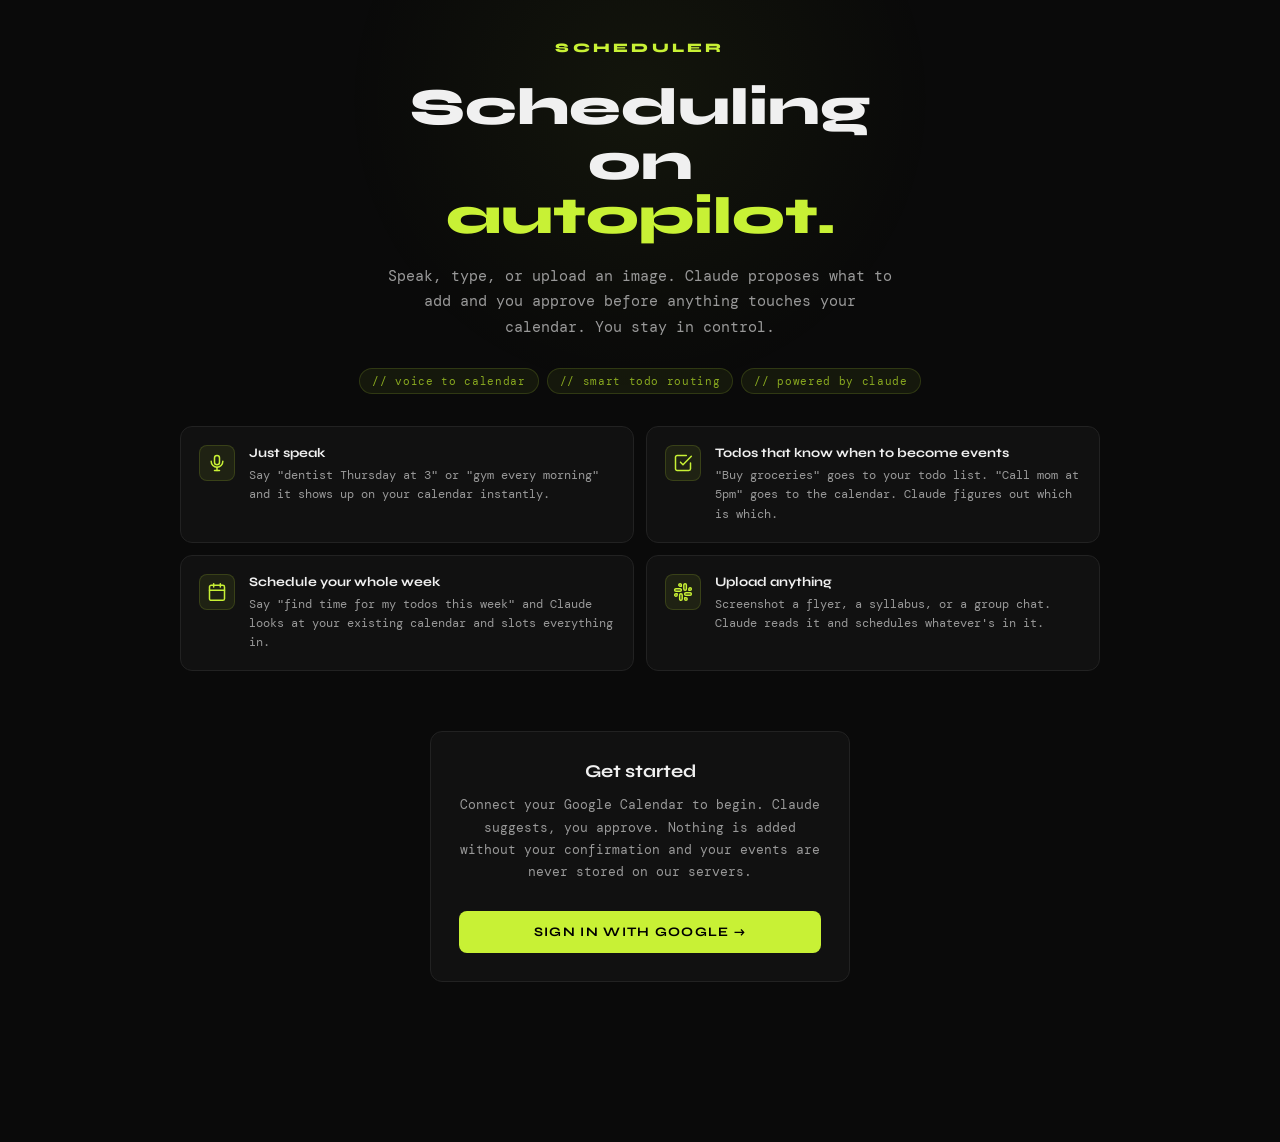
==== commit 02634ffe: "fixed bugs and improved functionality" ====
--- a/index.html
+++ b/index.html
@@ -2,12 +2,398 @@
 <html lang="en">
 <head>
   <meta charset="UTF-8" />
-  <meta http-equiv="refresh" content="0; url=https://swaraag-scheduler.vercel.app/" />
-  <link rel="canonical" href="https://swaraag-scheduler.vercel.app/" />
+  <meta name="viewport" content="width=device-width, initial-scale=1.0" />
   <title>Scheduler</title>
+  <link href="https://fonts.googleapis.com/css2?family=Syne:wght@400;600;700;800&family=DM+Mono:wght@300;400;500&display=swap" rel="stylesheet" />
+  <link rel="stylesheet" href="style.css" />
+  <script>
+    (function() {
+      // Show app screen immediately if we have a cached token or session hint
+      const hasSession = localStorage.getItem('scheduler_has_session');
+      const token = localStorage.getItem('scheduler_token');
+      if (hasSession || token) document.documentElement.setAttribute('data-authed', '1');
+      const theme = localStorage.getItem('scheduler_theme');
+      if (theme) {
+        try {
+          const t = JSON.parse(theme);
+          document.documentElement.style.setProperty('--accent', t.accent);
+          document.documentElement.style.setProperty('--accent-dim', t.dim);
+        } catch {}
+      }
+    })();
+  </script>
 </head>
 <body>
-  <script>location.replace("https://swaraag-scheduler.vercel.app/")</script>
-  <p>Redirecting to <a href="https://swaraag-scheduler.vercel.app/">swaraag-scheduler.vercel.app</a>...</p>
+
+<div class="container">
+
+  <!-- ── SETUP SCREEN / LANDING ── -->
+  <div id="setup-screen">
+
+    <!-- Hero -->
+    <header class="landing-hero">
+      <div class="wordmark">Scheduler</div>
+      <h1>Scheduling on<br/><span>autopilot.</span></h1>
+      <p class="landing-sub">Speak, type, or upload an image. Claude proposes what to add and you approve before anything touches your calendar. You stay in control.</p>
+      <div class="landing-badges">
+        <span class="landing-badge">// voice to calendar</span>
+        <span class="landing-badge">// smart todo routing</span>
+        <span class="landing-badge">// powered by claude</span>
+      </div>
+    </header>
+
+    <!-- Feature grid -->
+    <div class="landing-features">
+      <div class="landing-feature">
+        <div class="landing-feature-icon">
+          <svg width="20" height="20" viewBox="0 0 24 24" fill="none" stroke="currentColor" stroke-width="1.8" stroke-linecap="round" stroke-linejoin="round">
+            <rect x="9" y="3" width="6" height="11" rx="3"/>
+            <path d="M5 10a7 7 0 0 0 14 0"/>
+            <line x1="12" y1="17" x2="12" y2="21"/>
+            <line x1="9" y1="21" x2="15" y2="21"/>
+          </svg>
+        </div>
+        <div>
+          <div class="landing-feature-title">Just speak</div>
+          <div class="landing-feature-desc">Say "dentist Thursday at 3" or "gym every morning" and it shows up on your calendar instantly.</div>
+        </div>
+      </div>
+      <div class="landing-feature">
+        <div class="landing-feature-icon">
+          <svg width="20" height="20" viewBox="0 0 24 24" fill="none" stroke="currentColor" stroke-width="1.8" stroke-linecap="round" stroke-linejoin="round">
+            <polyline points="9 11 12 14 22 4"/>
+            <path d="M21 12v7a2 2 0 0 1-2 2H5a2 2 0 0 1-2-2V5a2 2 0 0 1 2-2h11"/>
+          </svg>
+        </div>
+        <div>
+          <div class="landing-feature-title">Todos that know when to become events</div>
+          <div class="landing-feature-desc">"Buy groceries" goes to your todo list. "Call mom at 5pm" goes to the calendar. Claude figures out which is which.</div>
+        </div>
+      </div>
+      <div class="landing-feature">
+        <div class="landing-feature-icon">
+          <svg width="20" height="20" viewBox="0 0 24 24" fill="none" stroke="currentColor" stroke-width="1.8" stroke-linecap="round" stroke-linejoin="round">
+            <rect x="3" y="4" width="18" height="18" rx="2"/>
+            <line x1="16" y1="2" x2="16" y2="6"/>
+            <line x1="8" y1="2" x2="8" y2="6"/>
+            <line x1="3" y1="10" x2="21" y2="10"/>
+          </svg>
+        </div>
+        <div>
+          <div class="landing-feature-title">Schedule your whole week</div>
+          <div class="landing-feature-desc">Say "find time for my todos this week" and Claude looks at your existing calendar and slots everything in.</div>
+        </div>
+      </div>
+      <div class="landing-feature">
+        <div class="landing-feature-icon">
+          <svg width="20" height="20" viewBox="0 0 24 24" fill="none" stroke="currentColor" stroke-width="1.8" stroke-linecap="round" stroke-linejoin="round">
+            <path d="M14.5 10c-.83 0-1.5-.67-1.5-1.5v-5c0-.83.67-1.5 1.5-1.5s1.5.67 1.5 1.5v5c0 .83-.67 1.5-1.5 1.5z"/>
+            <path d="M20.5 10H19V8.5c0-.83.67-1.5 1.5-1.5s1.5.67 1.5 1.5-.67 1.5-1.5 1.5z"/>
+            <path d="M9.5 14c.83 0 1.5.67 1.5 1.5v5c0 .83-.67 1.5-1.5 1.5S8 21.33 8 20.5v-5c0-.83.67-1.5 1.5-1.5z"/>
+            <path d="M3.5 14H5v1.5c0 .83-.67 1.5-1.5 1.5S2 16.33 2 15.5 2.67 14 3.5 14z"/>
+            <path d="M14 14.5c0-.83.67-1.5 1.5-1.5h5c.83 0 1.5.67 1.5 1.5s-.67 1.5-1.5 1.5h-5c-.83 0-1.5-.67-1.5-1.5z"/>
+            <path d="M15.5 19H14v1.5c0 .83.67 1.5 1.5 1.5s1.5-.67 1.5-1.5-.67-1.5-1.5-1.5z"/>
+            <path d="M10 9.5C10 8.67 9.33 8 8.5 8h-5C2.67 8 2 8.67 2 9.5S2.67 11 3.5 11h5c.83 0 1.5-.67 1.5-1.5z"/>
+            <path d="M8.5 5H10V3.5C10 2.67 9.33 2 8.5 2S7 2.67 7 3.5 7.67 5 8.5 5z"/>
+          </svg>
+        </div>
+        <div>
+          <div class="landing-feature-title">Upload anything</div>
+          <div class="landing-feature-desc">Screenshot a flyer, a syllabus, or a group chat. Claude reads it and schedules whatever's in it.</div>
+        </div>
+      </div>
+    </div>
+
+    <!-- Sign in -->
+    <div class="landing-signin" id="landing-signin">
+      <div class="landing-signin-card">
+        <div class="landing-signin-title">Get started</div>
+        <p class="step-text" style="color:var(--soft);margin-bottom:20px;line-height:1.7">Connect your Google Calendar to begin. Claude suggests, you approve. Nothing is added without your confirmation and your events are never stored on our servers.</p>
+        <button class="btn btn-primary" onclick="startGoogleSignIn()">Sign in with Google →</button>
+      </div>
+    </div>
+
+  </div>
+
+  <!-- ── MAIN APP SCREEN ── -->
+  <div id="app-screen">
+
+    <!-- App header -->
+    <div class="app-header">
+      <div class="wordmark">Scheduler</div>
+      <div class="app-header-right">
+        <span class="status-inline">
+          <span class="status-dot" id="cal-dot"></span>
+          <span id="cal-status">connecting...</span>
+        </span>
+        <button class="icon-btn hidden" id="settings-btn" onclick="openSettings()" title="Settings">
+          <svg width="16" height="16" viewBox="0 0 24 24" fill="none" stroke="currentColor" stroke-width="2">
+            <circle cx="12" cy="12" r="3"/>
+            <path d="M19.4 15a1.65 1.65 0 0 0 .33 1.82l.06.06a2 2 0 0 1-2.83 2.83l-.06-.06a1.65 1.65 0 0 0-1.82-.33 1.65 1.65 0 0 0-1 1.51V21a2 2 0 0 1-4 0v-.09A1.65 1.65 0 0 0 9 19.4a1.65 1.65 0 0 0-1.82.33l-.06.06a2 2 0 0 1-2.83-2.83l.06-.06A1.65 1.65 0 0 0 4.68 15a1.65 1.65 0 0 0-1.51-1H3a2 2 0 0 1 0-4h.09A1.65 1.65 0 0 0 4.6 9a1.65 1.65 0 0 0-.33-1.82l-.06-.06a2 2 0 0 1 2.83-2.83l.06.06A1.65 1.65 0 0 0 9 4.68a1.65 1.65 0 0 0 1-1.51V3a2 2 0 0 1 4 0v.09a1.65 1.65 0 0 0 1 1.51 1.65 1.65 0 0 0 1.82-.33l.06-.06a2 2 0 0 1 2.83 2.83l-.06.06A1.65 1.65 0 0 0 19.4 9a1.65 1.65 0 0 0 1.51 1H21a2 2 0 0 1 0 4h-.09a1.65 1.65 0 0 0-1.51 1z"/>
+          </svg>
+        </button>
+      </div>
+    </div>
+
+    <!-- Two-column layout: calendar + todo sidebar -->
+    <div class="main-columns">
+
+      <!-- Left: calendar -->
+      <div class="cal-column">
+
+        <!-- Calendar pill switcher -->
+        <div class="cal-pill-row">
+          <div class="cal-pills">
+            <button class="cal-pill" id="pill-day"   onclick="switchCalView('day')">Day</button>
+            <button class="cal-pill active" id="pill-week" onclick="switchCalView('week')">Week</button>
+            <button class="cal-pill" id="pill-month" onclick="switchCalView('month')">Month</button>
+            <button class="cal-pill" id="pill-year"  onclick="switchCalView('year')">Year</button>
+          </div>
+          <button class="today-btn" onclick="goToToday()">Today</button>
+        </div>
+
+        <!-- Calendar container with overlay -->
+        <div id="cal-container">
+          <div id="cal-day-view"   class="cal-view hidden"></div>
+          <div id="cal-week-view"  class="cal-view"></div>
+          <div id="cal-month-view" class="cal-view hidden"></div>
+          <div id="cal-year-view"  class="cal-view hidden">
+            <div class="year-loading" id="year-loading">
+              <div class="spinner"></div>
+              <span>loading year data...</span>
+            </div>
+            <div id="year-grid" class="hidden"></div>
+          </div>
+
+          <!-- Loading overlay — sits on top of the calendar -->
+          <div id="cal-loading-overlay" class="cal-loading-overlay hidden">
+            <div class="cal-loading-inner">
+              <div class="spinner-lg"></div>
+              <span id="cal-loading-text">thinking...</span>
+            </div>
+          </div>
+        </div>
+
+      </div><!-- end cal-column -->
+
+      <!-- Right: todo sidebar -->
+      <div class="todo-sidebar" id="todo-sidebar">
+        <div class="todo-header">
+          <span class="todo-title">// unscheduled to-dos</span>
+          <button class="todo-schedule-btn" id="todo-schedule-btn" onclick="openScheduleAllPopup()" style="display:none" title="Schedule todos on calendar">
+            <svg width="12" height="12" viewBox="0 0 24 24" fill="none" stroke="currentColor" stroke-width="2.5"><rect x="3" y="4" width="18" height="18" rx="2"/><line x1="16" y1="2" x2="16" y2="6"/><line x1="8" y1="2" x2="8" y2="6"/><line x1="3" y1="10" x2="21" y2="10"/></svg>
+            Schedule all
+          </button>
+        </div>
+        <ul class="todo-list" id="todo-list"></ul>
+        <p class="todo-empty" id="todo-empty">No todos yet. Speak or type a task with no specific time — like "buy groceries" or "email professor".</p>
+        <div class="todo-input-row">
+          <input type="text" id="todo-manual-input" class="todo-input" placeholder="Add a todo manually..." onkeydown="if(event.key==='Enter')addTodoFromInput()" />
+          <button class="todo-add-btn" onclick="addTodoFromInput()">+</button>
+        </div>
+      </div><!-- end todo-sidebar -->
+
+    </div><!-- end main-columns -->
+
+    <!-- Central mic button -->
+    <div class="mic-center-zone">
+      <button class="mic-center-btn" id="mic-btn" onclick="toggleRecording()">
+        <svg width="26" height="26" viewBox="0 0 24 24" fill="none" stroke="currentColor" stroke-width="1.8" stroke-linecap="round" stroke-linejoin="round">
+          <rect x="9" y="3" width="6" height="11" rx="3"/>
+          <path d="M5 10a7 7 0 0 0 14 0"/>
+          <line x1="12" y1="17" x2="12" y2="21"/>
+          <line x1="9"  y1="21" x2="15" y2="21"/>
+        </svg>
+      </button>
+      <span class="mic-center-label" id="mic-label">tap to speak</span>
+    </div>
+
+    <!-- Input area -->
+    <div class="input-area">
+      <div class="image-strip hidden" id="image-strip">
+        <div class="image-thumb-wrap">
+          <img id="image-thumb" src="" alt="" />
+          <button class="image-remove-btn" onclick="clearImage()">×</button>
+        </div>
+      </div>
+      <div class="textarea-wrap">
+        <textarea id="main-input" placeholder="Schedule an event or add a todo — speak, type, or upload an image. Claude decides what goes on the calendar vs the todo list." rows="3"></textarea>
+        <div class="textarea-actions">
+          <div class="textarea-left">
+            <button class="action-icon-btn" onclick="document.getElementById('image-file-input').click()" title="Attach image">
+              <svg width="17" height="17" viewBox="0 0 24 24" fill="none" stroke="currentColor" stroke-width="2" stroke-linecap="round" stroke-linejoin="round">
+                <rect x="3" y="3" width="18" height="18" rx="2"/>
+                <circle cx="8.5" cy="8.5" r="1.5"/>
+                <polyline points="21 15 16 10 5 21"/>
+              </svg>
+            </button>
+            <input type="file" id="image-file-input" accept="image/*" style="display:none" onchange="handleImageUpload(event)" />
+          </div>
+          <div class="textarea-right">
+            <button class="manual-btn" onclick="handleManualEntry()">+ Manual Calendar Event</button>
+            <button class="propose-btn" id="propose-btn" onclick="handlePropose()">
+              <svg width="14" height="14" viewBox="0 0 24 24" fill="none" stroke="currentColor" stroke-width="2.5"><path d="M5 12h14M12 5l7 7-7 7"/></svg>
+              Propose
+            </button>
+          </div>
+        </div>
+      </div>
+    </div>
+
+    <!-- Error -->
+    <div class="error-box" id="error-box"></div>
+
+    <!-- Proposals -->
+    <div id="proposals-section">
+      <div class="proposals-header">// proposed changes</div>
+      <div id="proposals-list"></div>
+
+      <!-- Revise input (hidden until Revise clicked) -->
+      <div id="revise-area" class="revise-area hidden">
+        <textarea id="revise-input" placeholder="What would you like to change? e.g. 'move the gym to evening' or 'add a reminder 30 min before'" rows="2"></textarea>
+        <button class="btn btn-primary" style="margin-top:8px" onclick="handleRevise()">Re-propose →</button>
+      </div>
+
+      <div class="confirm-row">
+        <button class="btn btn-confirm"    onclick="confirmEvents()">Confirm All →</button>
+        <button class="btn btn-revise"     onclick="toggleRevise()">Revise</button>
+        <button class="btn btn-ghost"      onclick="resetUI()">Discard</button>
+      </div>
+    </div>
+
+  </div><!-- end app-screen -->
+</div><!-- end container -->
+
+<!-- Event detail popup -->
+<div id="event-popup" class="event-popup hidden">
+  <button class="popup-close" onclick="closeEventPopup()">×</button>
+
+  <!-- Read view -->
+  <div id="popup-read-view">
+    <div class="popup-title" id="popup-title"></div>
+    <div class="popup-time"  id="popup-time"></div>
+    <div class="popup-desc"  id="popup-desc"></div>
+    <div class="popup-loc"   id="popup-loc"></div>
+    <div class="popup-actions" id="popup-actions"></div>
+  </div>
+
+  <!-- Edit view (hidden until Edit clicked) -->
+  <div id="popup-edit-view" class="hidden">
+    <div class="popup-edit-label">Title</div>
+    <input id="popup-edit-title" type="text" class="popup-edit-input" />
+    <div class="popup-edit-label" style="margin-top:8px">Start</div>
+    <div class="popup-edit-dt-row">
+      <input id="popup-edit-start-date" type="date" class="popup-edit-dt" />
+      <input id="popup-edit-start-time" type="time" class="popup-edit-dt" />
+    </div>
+    <div class="popup-edit-label" style="margin-top:8px">End</div>
+    <div class="popup-edit-dt-row">
+      <input id="popup-edit-end-date" type="date" class="popup-edit-dt" />
+      <input id="popup-edit-end-time" type="time" class="popup-edit-dt" />
+    </div>
+    <div class="popup-edit-actions">
+      <button class="popup-save-btn" onclick="saveEventEdit()">Save</button>
+      <button class="popup-cancel-btn" onclick="cancelEventEdit()">Cancel</button>
+    </div>
+  </div>
+</div>
+<div id="popup-overlay" class="popup-overlay hidden" onclick="closeEventPopup()"></div>
+
+<!-- Schedule All popup -->
+<div id="schedule-all-modal" class="modal hidden">
+  <div class="modal-box schedule-all-box">
+    <div class="modal-title">Schedule all todos</div>
+    <p class="modal-desc">Add context for when and how to schedule, or let Claude decide automatically.</p>
+
+    <div class="schedule-all-mic-row">
+      <button class="mic-center-btn schedule-all-mic" id="schedule-all-mic-btn" onclick="scheduleAllToggleRecording()">
+        <svg width="20" height="20" viewBox="0 0 24 24" fill="none" stroke="currentColor" stroke-width="1.8" stroke-linecap="round" stroke-linejoin="round">
+          <rect x="9" y="3" width="6" height="11" rx="3"/>
+          <path d="M5 10a7 7 0 0 0 14 0"/>
+          <line x1="12" y1="17" x2="12" y2="21"/>
+          <line x1="9"  y1="21" x2="15" y2="21"/>
+        </svg>
+      </button>
+      <span class="mic-center-label" id="schedule-all-mic-label">tap to speak</span>
+    </div>
+
+    <div class="schedule-all-image-strip hidden" id="schedule-all-image-strip">
+      <div class="image-thumb-wrap">
+        <img id="schedule-all-image-thumb" src="" alt="" />
+        <button class="image-remove-btn" onclick="scheduleAllClearImage()">×</button>
+      </div>
+    </div>
+
+    <div class="textarea-wrap" style="margin-bottom:10px">
+      <textarea id="schedule-all-input" placeholder="Optional: add context — e.g. 'keep mornings free', 'prefer evenings', 'nothing on weekends'" rows="3"></textarea>
+      <div class="textarea-actions">
+        <div class="textarea-left">
+          <button class="action-icon-btn" onclick="document.getElementById('schedule-all-image-input').click()" title="Attach image">
+            <svg width="17" height="17" viewBox="0 0 24 24" fill="none" stroke="currentColor" stroke-width="2" stroke-linecap="round" stroke-linejoin="round">
+              <rect x="3" y="3" width="18" height="18" rx="2"/>
+              <circle cx="8.5" cy="8.5" r="1.5"/>
+              <polyline points="21 15 16 10 5 21"/>
+            </svg>
+          </button>
+          <input type="file" id="schedule-all-image-input" accept="image/*" style="display:none" onchange="scheduleAllHandleImage(event)" />
+        </div>
+      </div>
+    </div>
+
+    <div class="modal-btns">
+      <button class="btn btn-confirm" onclick="scheduleAllWithContext()">
+        <svg width="12" height="12" viewBox="0 0 24 24" fill="none" stroke="currentColor" stroke-width="2.5"><path d="M5 12h14M12 5l7 7-7 7"/></svg>
+        Propose with context
+      </button>
+      <button class="btn btn-primary" onclick="scheduleAllAuto()">Let Claude decide</button>
+      <button class="btn btn-ghost" onclick="closeScheduleAllPopup()">Cancel</button>
+    </div>
+  </div>
+</div>
+
+<!-- Settings modal -->
+<div id="settings-modal" class="modal hidden">
+  <div class="modal-box">
+    <div class="modal-title">Settings</div>
+    <p class="modal-desc">Your API credentials are stored locally in this browser only.</p>
+
+    <div class="settings-section">
+      <div class="settings-section-label">Accent color</div>
+      <div class="color-swatches" id="color-swatches"></div>
+    </div>
+
+    <div class="settings-section" id="calendars-section" style="display:none">
+      <div class="settings-section-label">Calendars</div>
+      <div id="calendar-toggles"></div>
+    </div>
+
+    <div class="settings-section">
+      <div class="settings-section-label">Memory <span id="memory-char-count" class="memory-char-count"></span></div>
+      <textarea id="memory-input" class="memory-textarea" placeholder="Claude will remember preferences here — e.g. 'prefers evening workouts, no meetings before 9am'..." rows="3" oninput="onMemoryInput()" onblur="saveMemory()"></textarea>
+    </div>
+
+    <div id="reset-confirm-area" class="hidden">
+      <p class="modal-warn">This will sign you out of your Google Account.</p>
+      <div class="modal-btns">
+        <button class="btn btn-red"   onclick="resetConfig()">Yes, reset everything</button>
+        <button class="btn btn-ghost" onclick="closeSettings()">Cancel</button>
+      </div>
+    </div>
+    <div id="reset-initial-area">
+      <div class="modal-btns">
+        <button class="btn btn-red-outline" onclick="showResetConfirm()">Reset credentials</button>
+        <button class="btn btn-ghost"       onclick="closeSettings()">Close</button>
+      </div>
+    </div>
+  </div>
+</div>
+<div id="modal-backdrop" class="modal-backdrop hidden" onclick="closeAnyModal()"></div>
+<div class="toast" id="toast"></div>
+<script src="js/state.js"></script>
+<script src="js/auth.js"></script>
+<script src="js/views.js"></script>
+<script src="js/proposals.js"></script>
+<script src="js/todos.js"></script>
+<script src="js/ui.js"></script>
 </body>
 </html>
--- a/style.css
+++ b/style.css
@@ -0,0 +1,1088 @@
+/* ── TOKENS ── */
+:root {
+  --bg:         #0a0a0a;
+  --surface:    #111111;
+  --surface2:   #1a1a1a;
+  --surface3:   #222222;
+  --border:     #222222;
+  --border2:    #2e2e2e;
+  --accent:     #c8f135;
+  --accent-dim: #8aaa20;
+  --text:       #f0f0f0;
+  --muted:      #666;
+  --soft:       #999;
+  --red:        #ff4444;
+  --confirm:    #3dd68c;
+  --r:          8px;
+  --rl:         12px;
+}
+
+/* ── FLASH PREVENTION ── */
+/* Applied before JS runs via inline <script> in <head> */
+[data-authed="1"] #setup-screen { display: none !important; }
+[data-authed="1"] #app-screen   { display: flex !important; }
+
+/* ── RESET ── */
+*, *::before, *::after { box-sizing: border-box; margin: 0; padding: 0; }
+
+body {
+  background: var(--bg);
+  color: var(--text);
+  font-family: 'DM Mono', monospace;
+  min-height: 100vh;
+  display: flex;
+  flex-direction: column;
+  align-items: center;
+  padding: 0 0 80px;
+  overflow-x: hidden;
+}
+
+body::before {
+  content: '';
+  position: fixed;
+  top: -200px; left: 50%;
+  transform: translateX(-50%);
+  width: 600px; height: 600px;
+  background: radial-gradient(circle, rgba(200,241,53,0.05) 0%, transparent 70%);
+  pointer-events: none; z-index: 0;
+}
+
+.container {
+  width: 100%; max-width: 960px;
+  position: relative; z-index: 1;
+  padding: 0 20px;
+}
+
+.hidden { display: none !important; }
+
+/* ── LANDING PAGE ── */
+.landing-hero {
+  padding: 80px 0 60px;
+  text-align: center;
+}
+.landing-hero .wordmark { justify-content: center; display: flex; margin-bottom: 24px; }
+.landing-hero h1 {
+  font-size: clamp(32px, 5.5vw, 52px);
+  font-family: 'Syne', sans-serif; font-weight: 800;
+  line-height: 1.05; margin-bottom: 20px;
+  max-width: 480px; margin-left: auto; margin-right: auto;
+}
+.landing-sub {
+  font-size: 15px; color: var(--soft); line-height: 1.7;
+  max-width: 520px; margin: 0 auto 28px;
+}
+.landing-badges {
+  display: flex; flex-wrap: wrap; gap: 8px; justify-content: center;
+}
+.landing-badge {
+  font-family: 'DM Mono', monospace; font-size: 11px;
+  color: var(--accent-dim); letter-spacing: 0.06em;
+  background: rgba(200,241,53,0.06); border: 1px solid rgba(200,241,53,0.15);
+  border-radius: 20px; padding: 5px 12px;
+}
+.landing-features {
+  display: grid; grid-template-columns: 1fr 1fr; gap: 12px;
+  margin-bottom: 60px;
+}
+.landing-feature {
+  display: flex; gap: 14px; align-items: flex-start;
+  background: var(--surface); border: 1px solid var(--border);
+  border-radius: var(--rl); padding: 18px;
+  transition: border-color 0.2s;
+}
+.landing-feature:hover { border-color: var(--border2); }
+.landing-feature-icon {
+  flex-shrink: 0; width: 36px; height: 36px; border-radius: 8px;
+  background: rgba(200,241,53,0.08); border: 1px solid rgba(200,241,53,0.15);
+  display: flex; align-items: center; justify-content: center;
+  color: var(--accent);
+}
+.landing-feature-title {
+  font-family: 'Syne', sans-serif; font-weight: 700; font-size: 13px;
+  color: var(--text); margin-bottom: 5px;
+}
+.landing-feature-desc {
+  font-size: 12px; color: var(--soft); line-height: 1.6;
+}
+.landing-signin { margin-bottom: 80px; }
+.landing-signin-card {
+  background: var(--surface); border: 1px solid var(--border);
+  border-radius: var(--rl); padding: 28px; max-width: 420px; margin: 0 auto;
+  text-align: center;
+}
+.landing-signin-title {
+  font-family: 'Syne', sans-serif; font-weight: 700; font-size: 18px;
+  margin-bottom: 12px; color: var(--text);
+}
+
+/* ── SETUP SCREEN (legacy header rule kept for wordmark positioning) ── */
+#setup-screen header {
+  padding: 40px 0 32px;
+}
+
+.wordmark {
+  font-family: 'Syne', sans-serif;
+  font-weight: 800; font-size: 13px;
+  letter-spacing: 0.25em; text-transform: uppercase;
+  color: var(--accent);
+}
+
+h1 {
+  font-family: 'Syne', sans-serif;
+  font-weight: 700;
+  font-size: clamp(28px, 6vw, 42px);
+  line-height: 1.1; margin-top: 8px;
+}
+h1 span { color: var(--accent); }
+
+.subtitle { margin-top: 10px; font-size: 12px; color: var(--muted); letter-spacing: 0.05em; }
+
+.setup-card {
+  background: var(--surface); border: 1px solid var(--border);
+  border-radius: var(--rl); padding: 24px; margin-bottom: 40px;
+}
+.setup-card h2 {
+  font-family: 'Syne', sans-serif; font-size: 14px; font-weight: 700;
+  letter-spacing: 0.1em; text-transform: uppercase;
+  color: var(--accent); margin-bottom: 16px;
+}
+.step { display: flex; gap: 14px; margin-bottom: 14px; align-items: flex-start; }
+.step-num {
+  flex-shrink: 0; width: 24px; height: 24px; border-radius: 50%;
+  background: var(--accent); color: #000; font-size: 11px; font-weight: 700;
+  display: flex; align-items: center; justify-content: center; margin-top: 1px;
+}
+.step-text { font-size: 13px; color: var(--soft); line-height: 1.6; }
+.step-text code {
+  background: var(--surface2); border: 1px solid var(--border);
+  padding: 1px 6px; border-radius: 4px; font-size: 12px; color: var(--accent);
+}
+.step-text a { color: var(--accent); text-decoration: none; border-bottom: 1px solid var(--accent-dim); }
+
+.input-group { display: flex; flex-direction: column; gap: 8px; margin-top: 16px; }
+.input-label { font-size: 11px; letter-spacing: 0.1em; text-transform: uppercase; color: var(--muted); }
+
+input[type="text"], input[type="password"], textarea {
+  background: var(--surface2); border: 1px solid var(--border);
+  border-radius: var(--r); padding: 12px 14px;
+  color: var(--text); font-family: 'DM Mono', monospace;
+  font-size: 13px; width: 100%; outline: none;
+  transition: border-color 0.2s; resize: vertical;
+}
+input:focus, textarea:focus { border-color: var(--accent); }
+input::placeholder, textarea::placeholder { color: var(--muted); }
+
+/* ── BUTTONS ── */
+.btn {
+  font-family: 'Syne', sans-serif; font-weight: 700;
+  font-size: 13px; letter-spacing: 0.1em; text-transform: uppercase;
+  border: none; border-radius: var(--r); padding: 13px 24px;
+  cursor: pointer; transition: all 0.15s;
+  display: inline-flex; align-items: center; justify-content: center; gap: 8px;
+}
+.btn-primary { background: var(--accent); color: #000; width: 100%; margin-top: 8px; }
+.btn-primary:hover { background: #d9ff40; transform: translateY(-1px); }
+.btn-primary:active { transform: translateY(0); }
+.btn-ghost { background: transparent; border: 1px solid var(--border); color: var(--soft); }
+.btn-ghost:hover { border-color: var(--soft); color: var(--text); }
+.btn-confirm { background: var(--confirm); color: #000; flex: 1; }
+.btn-confirm:hover { background: #4ae89e; }
+.btn-red { background: var(--red); color: #fff; }
+.btn-red:hover { background: #ff6666; }
+.btn-red-outline { background: transparent; border: 1px solid var(--red); color: var(--red); }
+.btn-red-outline:hover { background: rgba(255,68,68,0.08); }
+
+/* ── APP HEADER ── */
+#app-screen { display: none; flex-direction: column; gap: 16px; padding-top: 20px; }
+
+/* ── TWO-COLUMN LAYOUT ── */
+.main-columns {
+  display: grid;
+  grid-template-columns: 1fr 280px;
+  gap: 14px;
+  align-items: start;
+}
+.cal-column { display: flex; flex-direction: column; gap: 10px; min-width: 0; }
+
+/* ── TODO SIDEBAR ── */
+.todo-sidebar {
+  background: var(--surface); border: 1px solid var(--border);
+  border-radius: var(--rl); display: flex; flex-direction: column;
+  gap: 0; overflow: hidden; position: sticky; top: 20px;
+}
+.todo-header {
+  display: flex; align-items: center; justify-content: space-between;
+  padding: 12px 14px 10px; border-bottom: 1px solid var(--border);
+}
+.todo-title {
+  font-family: 'Syne', sans-serif; font-weight: 700; font-size: 11px;
+  letter-spacing: 0.1em; text-transform: uppercase; color: var(--accent);
+}
+.todo-schedule-btn {
+  display: flex; align-items: center; gap: 5px;
+  font-family: 'Syne', sans-serif; font-weight: 700; font-size: 10px;
+  letter-spacing: 0.08em; text-transform: uppercase;
+  background: transparent; border: 1px solid var(--border2);
+  border-radius: 5px; padding: 4px 8px; color: var(--soft); cursor: pointer;
+  transition: all 0.15s;
+}
+.todo-schedule-btn:hover { border-color: var(--accent); color: var(--accent); }
+.todo-list {
+  list-style: none; margin: 0; padding: 8px 0;
+  max-height: 420px; overflow-y: auto;
+  scrollbar-width: thin; scrollbar-color: var(--surface3) transparent;
+}
+.todo-list::-webkit-scrollbar { width: 3px; }
+.todo-list::-webkit-scrollbar-thumb { background: var(--surface3); border-radius: 2px; }
+.todo-item {
+  display: flex; align-items: flex-start; gap: 8px;
+  padding: 7px 14px; transition: background 0.1s; cursor: default;
+}
+.todo-item:hover { background: var(--surface2); }
+.todo-item.done .todo-text { text-decoration: line-through; color: var(--muted); }
+.todo-item.scheduled .todo-text { color: var(--soft); }
+.todo-check {
+  flex-shrink: 0; width: 16px; height: 16px; border-radius: 4px;
+  border: 1.5px solid var(--border2); background: transparent;
+  cursor: pointer; display: flex; align-items: center; justify-content: center;
+  transition: all 0.15s; margin-top: 1px; color: var(--confirm);
+}
+.todo-item.done .todo-check { background: var(--confirm); border-color: var(--confirm); }
+.todo-check:hover { border-color: var(--confirm); }
+.todo-text {
+  flex: 1; font-family: 'DM Mono', monospace; font-size: 12px;
+  color: var(--text); line-height: 1.45; word-break: break-word;
+}
+.todo-scheduled-badge {
+  display: inline-block; font-size: 9px; background: rgba(61,214,140,0.12);
+  color: var(--confirm); border-radius: 3px; padding: 1px 5px;
+  margin-left: 6px; vertical-align: middle; letter-spacing: 0.05em;
+}
+.todo-delete {
+  flex-shrink: 0; opacity: 0; background: none; border: none;
+  color: var(--muted); cursor: pointer; font-size: 16px; line-height: 1;
+  padding: 0 2px; transition: opacity 0.1s, color 0.1s;
+}
+.todo-item:hover .todo-delete { opacity: 1; }
+.todo-delete:hover { color: var(--red); }
+.todo-section-label {
+  font-family: 'Syne', sans-serif; font-size: 9px; letter-spacing: 0.1em;
+  text-transform: uppercase; color: var(--muted); padding: 8px 14px 4px;
+}
+.todo-empty {
+  font-family: 'DM Mono', monospace; font-size: 11px; color: var(--muted);
+  padding: 16px 14px; line-height: 1.6; text-align: center;
+}
+.todo-input-row {
+  display: flex; gap: 0; border-top: 1px solid var(--border); padding: 8px;
+}
+.todo-input {
+  flex: 1; background: var(--surface2); border: 1px solid var(--border);
+  border-right: none; border-radius: var(--r) 0 0 var(--r);
+  color: var(--text); font-family: 'DM Mono', monospace; font-size: 12px;
+  padding: 7px 10px; outline: none; transition: border-color 0.15s;
+}
+.todo-input:focus { border-color: var(--accent); }
+.todo-input::placeholder { color: var(--muted); }
+.todo-add-btn {
+  background: var(--surface2); border: 1px solid var(--border);
+  border-left: none; border-radius: 0 var(--r) var(--r) 0;
+  color: var(--soft); font-size: 18px; line-height: 1; padding: 0 12px;
+  cursor: pointer; transition: all 0.15s;
+}
+.todo-add-btn:hover { color: var(--accent); border-color: var(--accent); }
+
+.app-header {
+  display: flex; align-items: center; justify-content: space-between;
+  padding-bottom: 4px; position: relative; z-index: 301;
+}
+.app-header-right { display: flex; align-items: center; gap: 12px; }
+
+.status-inline { display: flex; align-items: center; font-size: 12px; color: var(--muted); }
+.status-dot {
+  width: 7px; height: 7px; border-radius: 50%;
+  background: var(--confirm); display: inline-block;
+  margin-right: 7px; box-shadow: 0 0 6px var(--confirm);
+}
+.status-dot.red { background: var(--red); box-shadow: 0 0 6px var(--red); }
+
+.icon-btn {
+  background: transparent; border: 1px solid var(--border);
+  border-radius: var(--r); padding: 7px; cursor: pointer;
+  color: var(--muted); display: flex; align-items: center;
+  transition: all 0.15s;
+}
+.icon-btn:hover { border-color: var(--soft); color: var(--text); }
+
+/* ── CAL PILL SWITCHER ── */
+.cal-pill-row { display: flex; align-items: center; justify-content: space-between; }
+.cal-pills {
+  display: flex; gap: 2px;
+  background: var(--surface); border: 1px solid var(--border);
+  border-radius: var(--r); padding: 3px;
+}
+
+.today-btn {
+  font-family: 'Syne', sans-serif; font-weight: 700;
+  font-size: 11px; letter-spacing: 0.1em; text-transform: uppercase;
+  background: transparent; border: 1px solid var(--border);
+  border-radius: var(--r); padding: 7px 14px;
+  color: var(--muted); cursor: pointer; transition: all 0.15s;
+}
+.today-btn:hover { border-color: var(--accent); color: var(--accent); }
+
+.tg-day-label.clickable { cursor: pointer; transition: color 0.15s; }
+.tg-day-label.clickable:hover { color: var(--accent); }
+.tg-day-label.clickable:hover .day-num { color: var(--accent); }
+.cal-pill {
+  font-family: 'Syne', sans-serif; font-weight: 700;
+  font-size: 11px; letter-spacing: 0.1em; text-transform: uppercase;
+  background: transparent; border: none; border-radius: 6px;
+  padding: 7px 16px; color: var(--muted); cursor: pointer; transition: all 0.15s;
+}
+.cal-pill:hover { color: var(--soft); }
+.cal-pill.active { background: var(--surface2); color: var(--accent); }
+
+/* ── CALENDAR CONTAINER ── */
+#cal-container {
+  background: var(--surface); border: 1px solid var(--border);
+  border-radius: var(--rl); overflow: hidden;
+  position: relative; min-height: 360px;
+}
+
+/* ── CAL LOADING OVERLAY ── */
+.cal-loading-overlay {
+  position: absolute; inset: 0; z-index: 20;
+  background: rgba(10,10,10,0.72);
+  backdrop-filter: blur(3px);
+  display: flex; align-items: center; justify-content: center;
+  border-radius: var(--rl);
+  transition: opacity 0.2s;
+  padding: 24px 24px 32px;
+}
+.cal-loading-inner {
+  display: flex; flex-direction: column; align-items: center; gap: 14px;
+  color: var(--text);
+}
+.spinner-lg {
+  width: 36px; height: 36px;
+  border: 3px solid var(--border);
+  border-top-color: var(--accent);
+  border-radius: 50%;
+  animation: spin 0.8s linear infinite;
+}
+#cal-loading-text {
+  font-family: 'Syne', sans-serif; font-weight: 700;
+  font-size: 13px; letter-spacing: 0.12em; text-transform: uppercase;
+  color: var(--accent);
+}
+.overlay-action-btn {
+  font-family: 'Syne', sans-serif; font-weight: 700;
+  font-size: 11px; letter-spacing: 0.1em; text-transform: uppercase;
+  background: transparent; border: 1px solid var(--accent);
+  border-radius: var(--r); padding: 8px 20px;
+  color: var(--accent); cursor: pointer; transition: all 0.15s;
+}
+.overlay-action-btn:hover { background: rgba(200,241,53,0.08); }
+.overlay-action-btn:disabled { opacity: 0.5; cursor: default; }
+.request-access-form {
+  display: flex; flex-direction: column; align-items: center;
+  width: 100%; max-width: 280px;
+}
+.request-access-form input,
+.request-access-form textarea {
+  width: 100%; background: var(--surface2); border: 1px solid var(--border);
+  border-radius: var(--r); color: var(--text); font-family: 'DM Mono', monospace;
+  font-size: 12px; padding: 8px 12px; outline: none; transition: border-color 0.15s;
+}
+.request-access-form input:focus,
+.request-access-form textarea:focus { border-color: var(--accent); }
+.request-access-form input::placeholder,
+.request-access-form textarea::placeholder { color: var(--muted); }
+.cal-view { width: 100%; }
+
+/* ── DAY / WEEK SHARED ── */
+.time-grid { display: flex; flex-direction: column; }
+
+.tg-header {
+  display: grid; border-bottom: 1px solid var(--border);
+  background: var(--surface2);
+}
+.tg-corner { border-right: 1px solid var(--border); }
+.tg-nav-corner {
+  display: flex; align-items: center; justify-content: center;
+  gap: 2px; padding: 4px;
+}
+.tg-nav-btn {
+  background: none; border: none; color: var(--muted);
+  font-size: 18px; line-height: 1; cursor: pointer;
+  padding: 2px 5px; border-radius: 4px; transition: color 0.15s, background 0.15s;
+}
+.tg-nav-btn:hover { color: var(--accent); background: rgba(255,255,255,0.04); }
+.tg-day-label {
+  padding: 10px 6px; text-align: center;
+  font-size: 10px; letter-spacing: 0.08em; text-transform: uppercase;
+  color: var(--muted); border-right: 1px solid var(--border);
+}
+.tg-day-label:last-child { border-right: none; }
+.tg-day-label.today { color: var(--accent); }
+.tg-day-label .day-num {
+  display: block; font-family: 'Syne', sans-serif; font-weight: 700;
+  font-size: 15px; margin-top: 2px; color: var(--soft);
+}
+.tg-day-label.today .day-num { color: var(--accent); }
+
+.tg-body {
+  display: grid; overflow-y: auto; max-height: 520px;
+  scrollbar-width: thin;
+  scrollbar-color: var(--surface3) transparent;
+}
+.tg-body::-webkit-scrollbar { width: 4px; }
+.tg-body::-webkit-scrollbar-track { background: transparent; }
+.tg-body::-webkit-scrollbar-thumb { background: var(--surface3); border-radius: 2px; }
+.tg-time-col { border-right: 1px solid var(--border); }
+.tg-time-label {
+  height: 44px; display: flex; align-items: flex-start;
+  justify-content: flex-end; padding: 3px 8px 0 0;
+  font-size: 9px; color: var(--muted); letter-spacing: 0.04em; flex-shrink: 0;
+}
+.tg-day-col {
+  position: relative; border-right: 1px solid var(--border); min-height: 616px;
+}
+.tg-day-col:last-child { border-right: none; }
+.tg-day-col::before {
+  content: ''; position: absolute; inset: 0;
+  background-image: repeating-linear-gradient(
+    to bottom, transparent, transparent 43px, var(--border) 43px, var(--border) 44px
+  );
+  pointer-events: none;
+}
+.tg-event {
+  position: absolute; left: 2px; right: 2px;
+  background: rgba(200,241,53,0.12); border-left: 2px solid var(--accent);
+  border-radius: 4px; padding: 3px 5px; font-size: 10px; color: var(--accent);
+  overflow: hidden; cursor: pointer; z-index: 1; line-height: 1.3;
+  transition: background 0.2s, opacity 0.2s;
+}
+.tg-event:hover { background: rgba(200,241,53,0.22); }
+/* Proposed: pending */
+.tg-event.proposed-pending {
+  background: rgba(200,241,53,0.18);
+  border-left: 3px solid var(--accent);
+  border-top: 1px dashed var(--accent);
+  border-bottom: 1px dashed var(--accent);
+  border-right: 1px dashed var(--accent);
+  color: var(--accent);
+  box-shadow: 0 0 10px rgba(200,241,53,0.15);
+}
+/* Proposed: accepted */
+.tg-event.proposed-accepted {
+  background: rgba(61,214,140,0.2);
+  border-left: 3px solid var(--confirm);
+  border-top: 1px solid var(--confirm);
+  border-bottom: 1px solid var(--confirm);
+  border-right: 1px solid var(--confirm);
+  color: var(--confirm);
+  box-shadow: 0 0 10px rgba(61,214,140,0.2);
+}
+
+/* Proposed block layout */
+.tg-event.proposed {
+  display: flex; flex-direction: column; justify-content: space-between;
+  overflow: visible; /* let buttons sit at bottom even if block is tiny */
+}
+/* Action buttons on calendar block — sit below title */
+.prop-block-actions {
+  display: flex; gap: 2px; margin-top: 2px; flex-shrink: 0;
+}
+.prop-block-btn {
+  font-size: 11px; font-weight: 700; border: none; border-radius: 3px;
+  padding: 2px 6px; cursor: pointer; line-height: 1; transition: all 0.1s;
+}
+.prop-block-btn.accept { background: rgba(61,214,140,0.25); color: var(--confirm); }
+.prop-block-btn.accept:hover { background: var(--confirm); color: #000; }
+.prop-block-btn.reject { background: rgba(255,68,68,0.2); color: var(--red); }
+.prop-block-btn.reject:hover { background: var(--red); color: #fff; }
+.tg-event-title { font-family: 'Syne', sans-serif; font-weight: 600; font-size: 10px; white-space: nowrap; overflow: hidden; text-overflow: ellipsis; }
+/* Drag ghost */
+.drag-ghost {
+  position: absolute; left: 2px; right: 2px; border-radius: 4px; pointer-events: none;
+  z-index: 10; opacity: 0.55; border: 2px dashed var(--accent); background: rgba(200,241,53,0.2);
+}
+.now-line { position: absolute; left: 0; right: 0; height: 1px; background: var(--red); z-index: 2; }
+.now-line::before {
+  content: ''; position: absolute; left: -3px; top: -3px;
+  width: 7px; height: 7px; border-radius: 50%; background: var(--red);
+}
+
+/* ── MONTH VIEW ── */
+.month-grid { width: 100%; }
+.month-header-row {
+  display: grid; grid-template-columns: repeat(7, 1fr);
+  border-bottom: 1px solid var(--border);
+}
+.month-day-name {
+  padding: 8px 4px; text-align: center;
+  font-size: 10px; letter-spacing: 0.08em; text-transform: uppercase; color: var(--muted);
+  border-right: 1px solid var(--border);
+}
+.month-day-name:last-child { border-right: none; }
+.month-body { display: grid; grid-template-columns: repeat(7, 1fr); }
+.month-cell {
+  min-height: 72px; padding: 6px; border-right: 1px solid var(--border);
+  border-bottom: 1px solid var(--border); cursor: pointer;
+  transition: background 0.15s; position: relative;
+  min-width: 0; overflow: hidden;
+}
+.month-cell:nth-child(7n) { border-right: none; }
+.month-cell:hover { background: rgba(200,241,53,0.03); }
+.month-cell.other-month .month-cell-num { color: var(--muted); }
+.month-cell.today { background: rgba(200,241,53,0.05); }
+.month-cell.today .month-cell-num { color: var(--accent); font-weight: 700; }
+.month-cell-num { font-size: 11px; color: var(--soft); margin-bottom: 4px; font-family: 'Syne', sans-serif; }
+.month-pill {
+  display: block; font-size: 9px; padding: 2px 5px; border-radius: 3px;
+  background: rgba(200,241,53,0.12); color: var(--accent);
+  margin-bottom: 2px; white-space: nowrap; overflow: hidden; text-overflow: ellipsis;
+  cursor: pointer;
+}
+.month-pill.proposed { background: rgba(61,214,140,0.12); color: var(--confirm); }
+.month-overflow { font-size: 9px; color: var(--muted); margin-top: 2px; }
+
+/* ── YEAR VIEW ── */
+.year-loading {
+  display: flex; align-items: center; gap: 12px;
+  padding: 40px; justify-content: center; color: var(--muted); font-size: 13px;
+}
+.year-grid-wrap { padding: 16px; }
+.year-nav-header, .month-nav-header {
+  display: flex; align-items: center; justify-content: space-between;
+  margin-bottom: 12px;
+}
+.year-nav-title {
+  font-family: 'Syne', sans-serif; font-weight: 700; font-size: 15px; color: var(--soft);
+}
+.month-nav-header {
+  padding: 10px 16px 8px; border-bottom: 1px solid var(--border); margin-bottom: 0;
+}
+.month-nav-title {
+  font-family: 'Syne', sans-serif; font-weight: 700; font-size: 13px; color: var(--soft);
+}
+.year-months { display: grid; grid-template-columns: repeat(4, 1fr); gap: 16px; }
+.year-month { cursor: pointer; }
+.year-month-name {
+  font-family: 'Syne', sans-serif; font-size: 11px; font-weight: 700;
+  letter-spacing: 0.1em; text-transform: uppercase; color: var(--soft);
+  margin-bottom: 8px;
+}
+.year-month-grid { display: grid; grid-template-columns: repeat(7, 1fr); gap: 2px; }
+.year-day {
+  width: 100%; aspect-ratio: 1; border-radius: 2px;
+  background: var(--surface2); transition: background 0.15s;
+}
+.year-day.has-events-1 { background: rgba(200,241,53,0.2); }
+.year-day.has-events-2 { background: rgba(200,241,53,0.4); }
+.year-day.has-events-3 { background: rgba(200,241,53,0.65); }
+.year-day.has-events-4 { background: rgba(200,241,53,0.85); }
+.year-day.today { outline: 1px solid var(--accent); }
+.year-day.other-month { background: transparent; }
+
+/* ── INPUT AREA ── */
+.input-area {
+  background: var(--surface); border: 1px solid var(--border);
+  border-radius: var(--rl); overflow: hidden;
+}
+
+.image-strip {
+  padding: 10px 12px 0;
+  display: flex; gap: 8px;
+}
+.image-thumb-wrap { position: relative; width: 56px; height: 56px; }
+.image-thumb-wrap img { width: 100%; height: 100%; object-fit: cover; border-radius: 6px; border: 1px solid var(--border); }
+.image-remove-btn {
+  position: absolute; top: -5px; right: -5px;
+  width: 18px; height: 18px; border-radius: 50%;
+  background: var(--surface3); border: 1px solid var(--border);
+  color: var(--soft); font-size: 12px; cursor: pointer;
+  display: flex; align-items: center; justify-content: center; line-height: 1;
+}
+.image-remove-btn:hover { color: var(--red); border-color: var(--red); }
+
+.textarea-wrap { display: flex; flex-direction: column; }
+#main-input {
+  background: transparent; border: none; border-radius: 0;
+  padding: 14px 16px 8px; font-size: 14px; min-height: 80px;
+  line-height: 1.6; resize: none;
+}
+#main-input:focus { border-color: transparent; }
+
+.textarea-actions {
+  display: flex; align-items: center; justify-content: space-between;
+  padding: 8px 10px 10px;
+}
+.textarea-left  { display: flex; gap: 4px; }
+.textarea-right { display: flex; gap: 6px; align-items: center; }
+
+.action-icon-btn {
+  background: transparent; border: none; border-radius: 6px;
+  padding: 7px; cursor: pointer; color: var(--muted);
+  display: flex; align-items: center; transition: all 0.15s;
+}
+.action-icon-btn:hover { background: var(--surface2); color: var(--soft); }
+
+/* ── CENTRAL MIC ZONE ── */
+.mic-center-zone {
+  display: flex; flex-direction: column; align-items: center; gap: 10px;
+  padding: 8px 0;
+}
+
+.mic-center-btn {
+  width: 72px; height: 72px; border-radius: 50%;
+  border: 2px solid var(--accent);
+  background: transparent;
+  cursor: pointer; display: flex; align-items: center; justify-content: center;
+  transition: all 0.2s; color: var(--accent);
+  position: relative;
+}
+.mic-center-btn:hover {
+  background: rgba(200,241,53,0.07);
+  transform: scale(1.05);
+}
+.mic-center-btn.recording {
+  border-color: var(--red); color: var(--red);
+  background: rgba(255,68,68,0.07);
+  animation: mic-pulse 1.4s ease-in-out infinite;
+}
+@keyframes mic-pulse {
+  0%, 100% { box-shadow: 0 0 0 0 rgba(255,68,68,0.3); }
+  50%       { box-shadow: 0 0 0 16px rgba(255,68,68,0); }
+}
+
+.mic-center-label {
+  font-size: 11px; letter-spacing: 0.14em; text-transform: uppercase;
+  color: var(--muted);
+}
+
+.propose-btn {
+  font-family: 'Syne', sans-serif; font-weight: 700;
+  font-size: 12px; letter-spacing: 0.08em; text-transform: uppercase;
+  background: var(--accent); color: #000;
+  border: none; border-radius: 7px; padding: 9px 16px;
+  cursor: pointer; transition: all 0.15s;
+  display: flex; align-items: center; gap: 6px;
+}
+.propose-btn:hover { background: #d9ff40; transform: translateY(-1px); }
+.propose-btn:active { transform: translateY(0); }
+.manual-btn {
+  font-family: 'Syne', sans-serif; font-weight: 700;
+  font-size: 12px; letter-spacing: 0.08em; text-transform: uppercase;
+  background: transparent; color: var(--soft);
+  border: 1px solid var(--border2); border-radius: 7px; padding: 9px 14px;
+  cursor: pointer; transition: all 0.15s;
+}
+.manual-btn:hover { border-color: var(--accent); color: var(--accent); }
+
+/* ── ERROR / LOADING ── */
+.error-box {
+  background: rgba(255,68,68,0.06); border: 1px solid rgba(255,68,68,0.3);
+  border-radius: var(--r); padding: 14px 16px; font-size: 13px; color: #ff8888;
+  display: none; line-height: 1.6;
+}
+.error-box.visible { display: block; }
+
+.spinner {
+  width: 18px; height: 18px; border: 2px solid var(--border);
+  border-top-color: var(--accent); border-radius: 50%;
+  animation: spin 0.7s linear infinite;
+}
+@keyframes spin { to { transform: rotate(360deg); } }
+
+/* ── PROPOSALS ── */
+#proposals-section         { display: none; }
+#proposals-section.visible { display: block; }
+.proposals-header {
+  font-family: 'Syne', sans-serif; font-size: 11px; font-weight: 700;
+  letter-spacing: 0.2em; text-transform: uppercase; color: var(--accent); margin-bottom: 14px;
+}
+.event-card {
+  background: var(--surface); border: 1px solid var(--border);
+  border-radius: 10px; padding: 14px 16px; margin-bottom: 10px;
+  display: flex; align-items: flex-start; gap: 12px; transition: all 0.2s;
+}
+.event-card.pending  { border-color: var(--accent); background: rgba(200,241,53,0.03); }
+.event-card.accepted { border-color: var(--confirm); background: rgba(61,214,140,0.04); opacity: 1; }
+.event-card.rejected { border-color: var(--border);  background: transparent; opacity: 0.35; }
+
+/* ✓ / ✗ action buttons on proposal cards */
+.event-card-actions {
+  display: flex; flex-direction: column; gap: 4px; flex-shrink: 0; padding-top: 2px;
+}
+.card-action-btn {
+  width: 34px; height: 34px; border-radius: 6px; border: 1px solid var(--border);
+  background: transparent; cursor: pointer; font-size: 17px; font-weight: 700;
+  display: flex; align-items: center; justify-content: center; transition: all 0.15s;
+  color: var(--muted);
+}
+.card-action-btn.accept:hover,
+.card-action-btn.accept.active { background: var(--confirm); border-color: var(--confirm); color: #000; }
+.card-action-btn.reject:hover,
+.card-action-btn.reject.active { background: var(--red); border-color: var(--red); color: #fff; }
+.event-info { flex: 1; min-width: 0; }
+.event-title-input {
+  font-family: 'Syne', sans-serif; font-weight: 600; font-size: 14px;
+  background: transparent; border: none; border-bottom: 1px solid transparent;
+  color: var(--text); padding: 0 0 2px; width: 100%; outline: none;
+  transition: border-color 0.15s; margin-bottom: 8px;
+}
+.event-title-input:focus { border-bottom-color: var(--accent); }
+.event-time-row { display: flex; align-items: center; gap: 6px; flex-wrap: wrap; }
+.event-time-label { font-size: 11px; color: var(--muted); letter-spacing: 0.06em; text-transform: uppercase; flex-shrink: 0; }
+.event-datetime-input {
+  font-family: 'DM Mono', monospace; font-size: 12px;
+  background: var(--surface2); border: 1px solid var(--border);
+  border-radius: 4px; color: var(--accent); padding: 3px 7px;
+  outline: none; transition: border-color 0.15s; color-scheme: dark;
+}
+.event-datetime-input:focus { border-color: var(--accent); }
+.event-sep { font-size: 11px; color: var(--muted); }
+.event-desc { font-size: 12px; color: var(--muted); margin-top: 8px; line-height: 1.5; }
+.confirm-row { display: flex; gap: 10px; margin-top: 20px; }
+
+/* ── EVENT POPUP ── */
+.event-popup {
+  position: fixed; z-index: 200; min-width: 240px; max-width: 300px;
+  background: var(--surface2); border: 1px solid var(--border2);
+  border-radius: var(--rl); padding: 16px 18px;
+  box-shadow: 0 8px 32px rgba(0,0,0,0.5);
+  word-break: break-word;
+  opacity: 0; transform: scale(0.95) translateY(4px);
+  transition: opacity 0.18s ease, transform 0.18s ease;
+  pointer-events: none;
+}
+.event-popup.visible {
+  opacity: 0.55; transform: scale(1) translateY(0);
+  pointer-events: all;
+}
+.event-popup.visible.solidified {
+  opacity: 1;
+}
+.popup-close {
+  position: absolute; top: 10px; right: 12px;
+  background: none; border: none; color: var(--muted);
+  font-size: 18px; cursor: pointer; line-height: 1;
+}
+.popup-close:hover { color: var(--text); }
+.popup-title { font-family: 'Syne', sans-serif; font-weight: 700; font-size: 14px; margin-bottom: 6px; padding-right: 20px; }
+.popup-time { font-size: 12px; color: var(--accent); margin-bottom: 6px; letter-spacing: 0.02em; }
+.popup-desc { font-size: 12px; color: var(--soft); line-height: 1.5; margin-bottom: 4px; }
+.popup-loc  { font-size: 12px; color: var(--muted); }
+
+.popup-actions { display: flex; gap: 8px; margin-top: 12px; align-items: center; flex-wrap: wrap; }
+.popup-edit-btn {
+  font-family: 'Syne', sans-serif; font-weight: 700; font-size: 11px;
+  letter-spacing: 0.08em; text-transform: uppercase;
+  background: transparent; border: 1px solid var(--border2);
+  border-radius: 5px; padding: 5px 10px; cursor: pointer; color: var(--soft);
+  transition: all 0.15s;
+}
+.popup-edit-btn:hover { border-color: var(--accent); color: var(--accent); }
+.popup-delete-btn {
+  font-family: 'Syne', sans-serif; font-weight: 700; font-size: 11px;
+  letter-spacing: 0.08em; text-transform: uppercase;
+  background: transparent; border: 1px solid rgba(255,68,68,0.4);
+  border-radius: 5px; padding: 5px 10px; cursor: pointer; color: var(--red);
+  transition: all 0.15s;
+}
+.popup-delete-btn:hover { background: rgba(255,68,68,0.1); border-color: var(--red); }
+.popup-delete-confirm-text { font-size: 11px; color: var(--soft); flex: 1; }
+
+/* Popup edit form */
+.popup-edit-label {
+  font-size: 10px; letter-spacing: 0.1em; text-transform: uppercase;
+  color: var(--muted); margin-bottom: 4px;
+}
+.popup-edit-input {
+  font-family: 'DM Mono', monospace; font-size: 13px;
+  background: var(--surface3); border: 1px solid var(--border);
+  border-radius: 4px; color: var(--text); padding: 6px 8px;
+  outline: none; width: 100%; transition: border-color 0.15s;
+}
+.popup-edit-input:focus { border-color: var(--accent); }
+.popup-edit-dt-row { display: flex; gap: 6px; }
+.popup-edit-dt {
+  font-family: 'DM Mono', monospace; font-size: 11px;
+  background: var(--surface3); border: 1px solid var(--border);
+  border-radius: 4px; color: var(--accent); padding: 5px 6px;
+  outline: none; flex: 1; transition: border-color 0.15s; color-scheme: dark;
+}
+.popup-edit-dt:focus { border-color: var(--accent); }
+.popup-edit-actions { display: flex; gap: 8px; margin-top: 12px; }
+.popup-save-btn {
+  font-family: 'Syne', sans-serif; font-weight: 700; font-size: 11px;
+  letter-spacing: 0.08em; text-transform: uppercase;
+  background: var(--accent); color: #000;
+  border: none; border-radius: 5px; padding: 6px 14px; cursor: pointer;
+  transition: all 0.15s; flex: 1;
+}
+.popup-save-btn:hover { background: #d9ff40; }
+.popup-cancel-btn {
+  font-family: 'Syne', sans-serif; font-weight: 700; font-size: 11px;
+  letter-spacing: 0.08em; text-transform: uppercase;
+  background: transparent; border: 1px solid var(--border);
+  border-radius: 5px; padding: 6px 14px; cursor: pointer; color: var(--soft);
+  transition: all 0.15s;
+}
+.popup-cancel-btn:hover { border-color: var(--soft); color: var(--text); }
+
+.popup-overlay { position: fixed; inset: 0; z-index: 199; }
+
+/* ── COLOR SWATCHES ── */
+.settings-section { margin-bottom: 20px; }
+.settings-section-label {
+  font-size: 10px; letter-spacing: 0.12em; text-transform: uppercase;
+  color: var(--muted); margin-bottom: 10px;
+}
+.color-swatches { display: flex; gap: 8px; flex-wrap: wrap; }
+.color-swatch {
+  width: 28px; height: 28px; border-radius: 50%;
+  border: 2px solid transparent; cursor: pointer;
+  transition: transform 0.15s, border-color 0.15s;
+  outline: none;
+}
+.color-swatch:hover { transform: scale(1.15); }
+.color-swatch.active { border-color: var(--text); transform: scale(1.1); }
+
+/* ── CALENDAR TOGGLES ── */
+.cal-toggle-row {
+  display: flex; align-items: center; gap: 9px;
+  padding: 7px 0; cursor: pointer;
+  border-bottom: 1px solid var(--border);
+}
+.cal-toggle-row:last-child { border-bottom: none; }
+.cal-toggle-dot {
+  width: 10px; height: 10px; border-radius: 50%; flex-shrink: 0;
+}
+.cal-toggle-name {
+  flex: 1; font-size: 13px; color: var(--soft);
+}
+.cal-primary-badge {
+  font-size: 9px; letter-spacing: 0.08em; text-transform: uppercase;
+  color: var(--muted); margin-left: 5px;
+}
+/* ── MEMORY TEXTAREA ── */
+.memory-textarea {
+  font-family: 'DM Mono', monospace; font-size: 12px;
+  background: var(--surface3); border: 1px solid var(--border);
+  border-radius: var(--r); color: var(--soft); padding: 10px 12px;
+  width: 100%; resize: vertical; outline: none;
+  transition: border-color 0.15s; line-height: 1.6; min-height: 70px;
+}
+.memory-textarea:focus { border-color: var(--accent); color: var(--text); }
+.memory-char-count { font-size: 9px; color: var(--muted); letter-spacing: 0.04em; font-family: 'DM Mono', monospace; }
+
+.cal-toggle-row { cursor: pointer; }
+.cal-toggle-pill {
+  width: 32px; height: 18px; border-radius: 9px;
+  background: var(--surface3); border: 1px solid var(--border2);
+  flex-shrink: 0; position: relative; transition: background 0.2s, border-color 0.2s;
+}
+.cal-toggle-pill.on { background: var(--accent); border-color: var(--accent); }
+.cal-toggle-thumb {
+  position: absolute; top: 2px; left: 2px;
+  width: 12px; height: 12px; border-radius: 50%;
+  background: var(--muted); transition: transform 0.2s, background 0.2s;
+}
+.cal-toggle-pill.on .cal-toggle-thumb { transform: translateX(14px); background: #000; }
+
+/* ── SETTINGS MODAL ── */
+.modal-backdrop {
+  position: fixed; inset: 0; z-index: 299;
+  background: transparent;
+}
+.modal-backdrop.hidden { display: none; }
+
+.modal { position: fixed; inset: 0; z-index: 300; display: flex; align-items: center; justify-content: center; pointer-events: none; }
+.modal-box {
+  background: var(--surface2); border: 1px solid var(--border2);
+  border-radius: var(--rl); padding: 28px; width: 90%; max-width: 360px;
+  position: relative; z-index: 301; pointer-events: all;
+}
+.modal-title { font-family: 'Syne', sans-serif; font-weight: 700; font-size: 16px; margin-bottom: 10px; }
+.modal-desc { font-size: 13px; color: var(--soft); margin-bottom: 20px; line-height: 1.6; }
+.modal-warn { font-size: 13px; color: #ffaa44; margin-bottom: 16px; line-height: 1.6; }
+.modal-btns { display: flex; gap: 10px; flex-wrap: wrap; }
+.modal-btns .btn { flex: 1; }
+
+/* ── SCHEDULE ALL POPUP ── */
+.schedule-all-box { max-width: 440px; }
+.schedule-all-mic-row { display: flex; flex-direction: column; align-items: center; gap: 6px; margin-bottom: 14px; }
+.schedule-all-mic { width: 44px; height: 44px; font-size: 18px; }
+.schedule-all-image-strip { margin-bottom: 10px; }
+
+/* ── TOAST ── */
+.toast {
+  position: fixed; bottom: 30px; left: 50%;
+  transform: translateX(-50%) translateY(20px);
+  background: var(--surface2); border: 1px solid var(--border);
+  border-radius: var(--r); padding: 12px 20px; font-size: 13px;
+  opacity: 0; transition: all 0.3s; pointer-events: none; white-space: nowrap; z-index: 400;
+}
+.toast.show    { opacity: 1; transform: translateX(-50%) translateY(0); }
+.toast.success { border-color: var(--confirm); color: var(--confirm); }
+.toast.error   { border-color: var(--red); color: var(--red); }
+
+@media (max-width: 600px) {
+  .container { padding: 0 10px; }
+  .main-columns { grid-template-columns: 1fr; }
+  .todo-sidebar { position: static; }
+  .landing-features { grid-template-columns: 1fr; }
+  .landing-hero { padding: 50px 0 36px; }
+
+  /* Hide week pill — week view is unusable at this width */
+  #pill-week { display: none; }
+
+  /* Tighter header */
+  #app-screen { gap: 10px; padding-top: 14px; }
+  .app-header { padding-bottom: 2px; }
+  .wordmark { font-size: 11px; }
+  #cal-status { display: none; }
+
+  /* Pill switcher */
+  .cal-pill { padding: 6px 10px; font-size: 10px; }
+  .today-btn { padding: 6px 10px; font-size: 10px; }
+
+  /* Calendar container — reduce height so input area is visible without scrolling */
+  .tg-body { max-height: 340px; }
+
+  /* Day-view header: no need to click column to switch view */
+  .tg-day-label { padding: 8px 4px; }
+  .tg-day-label .day-num { font-size: 13px; }
+
+  /* Nav corner buttons slightly larger touch targets */
+  .tg-nav-btn { padding: 4px 8px; font-size: 20px; }
+
+  /* Month view cells — reduce min-height, smaller date number */
+  .month-cell { min-height: 52px; padding: 4px; }
+  .month-cell-num { font-size: 10px; }
+  .month-pill { font-size: 8px; padding: 1px 3px; }
+
+  /* Year view */
+  .year-months { grid-template-columns: repeat(2, 1fr); }
+  .year-grid-wrap { padding: 10px; }
+
+  /* Mic button — slightly smaller */
+  .mic-center-btn { width: 60px; height: 60px; }
+  .mic-center-zone { padding: 4px 0; gap: 6px; }
+
+  /* Proposal date/time inputs — stack onto two lines */
+  .event-dt-group { flex-wrap: wrap; gap: 4px; }
+  .event-date-input { width: 120px; }
+  .event-time-input { width: 90px; }
+
+  /* Confirm row — stack buttons vertically */
+  .confirm-row { flex-direction: column; gap: 8px; }
+  .confirm-row .btn { width: 100%; }
+
+  /* Event popup — full-width at bottom on mobile */
+  .event-popup {
+    position: fixed; left: 10px !important; right: 10px !important;
+    bottom: 20px !important; top: auto !important;
+    max-width: none; width: auto;
+  }
+
+  /* Settings modal — full width */
+  .modal-box { width: 95%; padding: 20px 16px; }
+
+  /* Toast — wider */
+  .toast { white-space: normal; text-align: center; max-width: 90vw; }
+}
+
+/* ── REVISE AREA ── */
+.revise-area {
+  background: var(--surface2); border: 1px solid var(--border2);
+  border-radius: var(--r); padding: 14px; margin-bottom: 12px;
+}
+.revise-area textarea {
+  font-size: 13px; min-height: 60px;
+}
+
+.btn-revise {
+  background: transparent; border: 1px solid var(--accent-dim);
+  color: var(--accent); font-family: 'Syne', sans-serif; font-weight: 700;
+  font-size: 13px; letter-spacing: 0.1em; text-transform: uppercase;
+  border-radius: var(--r); padding: 13px 20px; cursor: pointer; transition: all 0.15s;
+  display: inline-flex; align-items: center; justify-content: center;
+}
+.btn-revise:hover { background: rgba(200,241,53,0.07); border-color: var(--accent); }
+
+/* ── SPLIT DATE / TIME FIELDS ── */
+.event-dt-group {
+  display: flex; align-items: center; gap: 6px; flex-wrap: wrap; margin-top: 8px;
+}
+.event-dt-label {
+  font-size: 10px; letter-spacing: 0.1em; text-transform: uppercase;
+  color: var(--muted); flex-shrink: 0; min-width: 28px;
+}
+.event-date-input,
+.event-time-input {
+  font-family: 'DM Mono', monospace; font-size: 12px;
+  background: var(--surface2); border: 1px solid var(--border);
+  border-radius: 4px; color: var(--accent); padding: 4px 8px;
+  outline: none; transition: border-color 0.15s; color-scheme: dark;
+}
+.event-date-input { width: 130px; }
+.event-time-input { width: 100px; }
+.event-date-input:focus,
+.event-time-input:focus { border-color: var(--accent); }
+.event-dt-sep { font-size: 11px; color: var(--muted); }
+
+/* ── EXTRA FIELDS COLLAPSIBLE ── */
+.extra-fields-toggle {
+  display: flex; align-items: center; gap: 6px;
+  margin-top: 10px; cursor: pointer;
+  font-size: 11px; letter-spacing: 0.08em; text-transform: uppercase;
+  color: var(--muted); background: none; border: none; padding: 0;
+  transition: color 0.15s;
+}
+.extra-fields-toggle:hover { color: var(--soft); }
+.extra-fields-toggle svg { transition: transform 0.2s; }
+.extra-fields-toggle.open svg { transform: rotate(180deg); }
+
+.extra-fields {
+  display: none; flex-direction: column; gap: 10px;
+  margin-top: 10px; padding-top: 10px;
+  border-top: 1px solid var(--border);
+}
+.extra-fields.open { display: flex; }
+
+.extra-field-row { display: flex; flex-direction: column; gap: 4px; }
+.extra-field-label {
+  font-size: 10px; letter-spacing: 0.1em; text-transform: uppercase; color: var(--muted);
+}
+.extra-field-input {
+  font-family: 'DM Mono', monospace; font-size: 12px;
+  background: var(--surface2); border: 1px solid var(--border);
+  border-radius: 4px; color: var(--text); padding: 6px 8px;
+  outline: none; transition: border-color 0.15s; width: 100%;
+}
+.extra-field-input:focus { border-color: var(--accent); }
+/* Hide browser spinner on number inputs */
+.extra-field-input[type="number"] { -moz-appearance: textfield; appearance: textfield; }
+.extra-field-input[type="number"]::-webkit-inner-spin-button,
+.extra-field-input[type="number"]::-webkit-outer-spin-button { -webkit-appearance: none; margin: 0; }
+.extra-field-select {
+  font-family: 'DM Mono', monospace; font-size: 12px;
+  background: var(--surface2); border: 1px solid var(--border);
+  border-radius: 4px; color: var(--text); padding: 6px 8px;
+  outline: none; width: 100%; color-scheme: dark; cursor: pointer;
+  appearance: none; -webkit-appearance: none;
+  background-image: url("data:image/svg+xml,%3Csvg xmlns='http://www.w3.org/2000/svg' width='10' height='6' viewBox='0 0 10 6'%3E%3Cpath d='M1 1l4 4 4-4' stroke='%23666' stroke-width='1.5' fill='none' stroke-linecap='round'/%3E%3C/svg%3E");
+  background-repeat: no-repeat; background-position: right 10px center;
+  padding-right: 28px;
+}
+.extra-field-select:focus { border-color: var(--accent); }
+.reminder-row {
+  display: flex; align-items: center; gap: 8px;
+}
+.reminder-row .extra-field-input { width: 70px; }
+.reminder-row .extra-field-select { flex: 1; }
